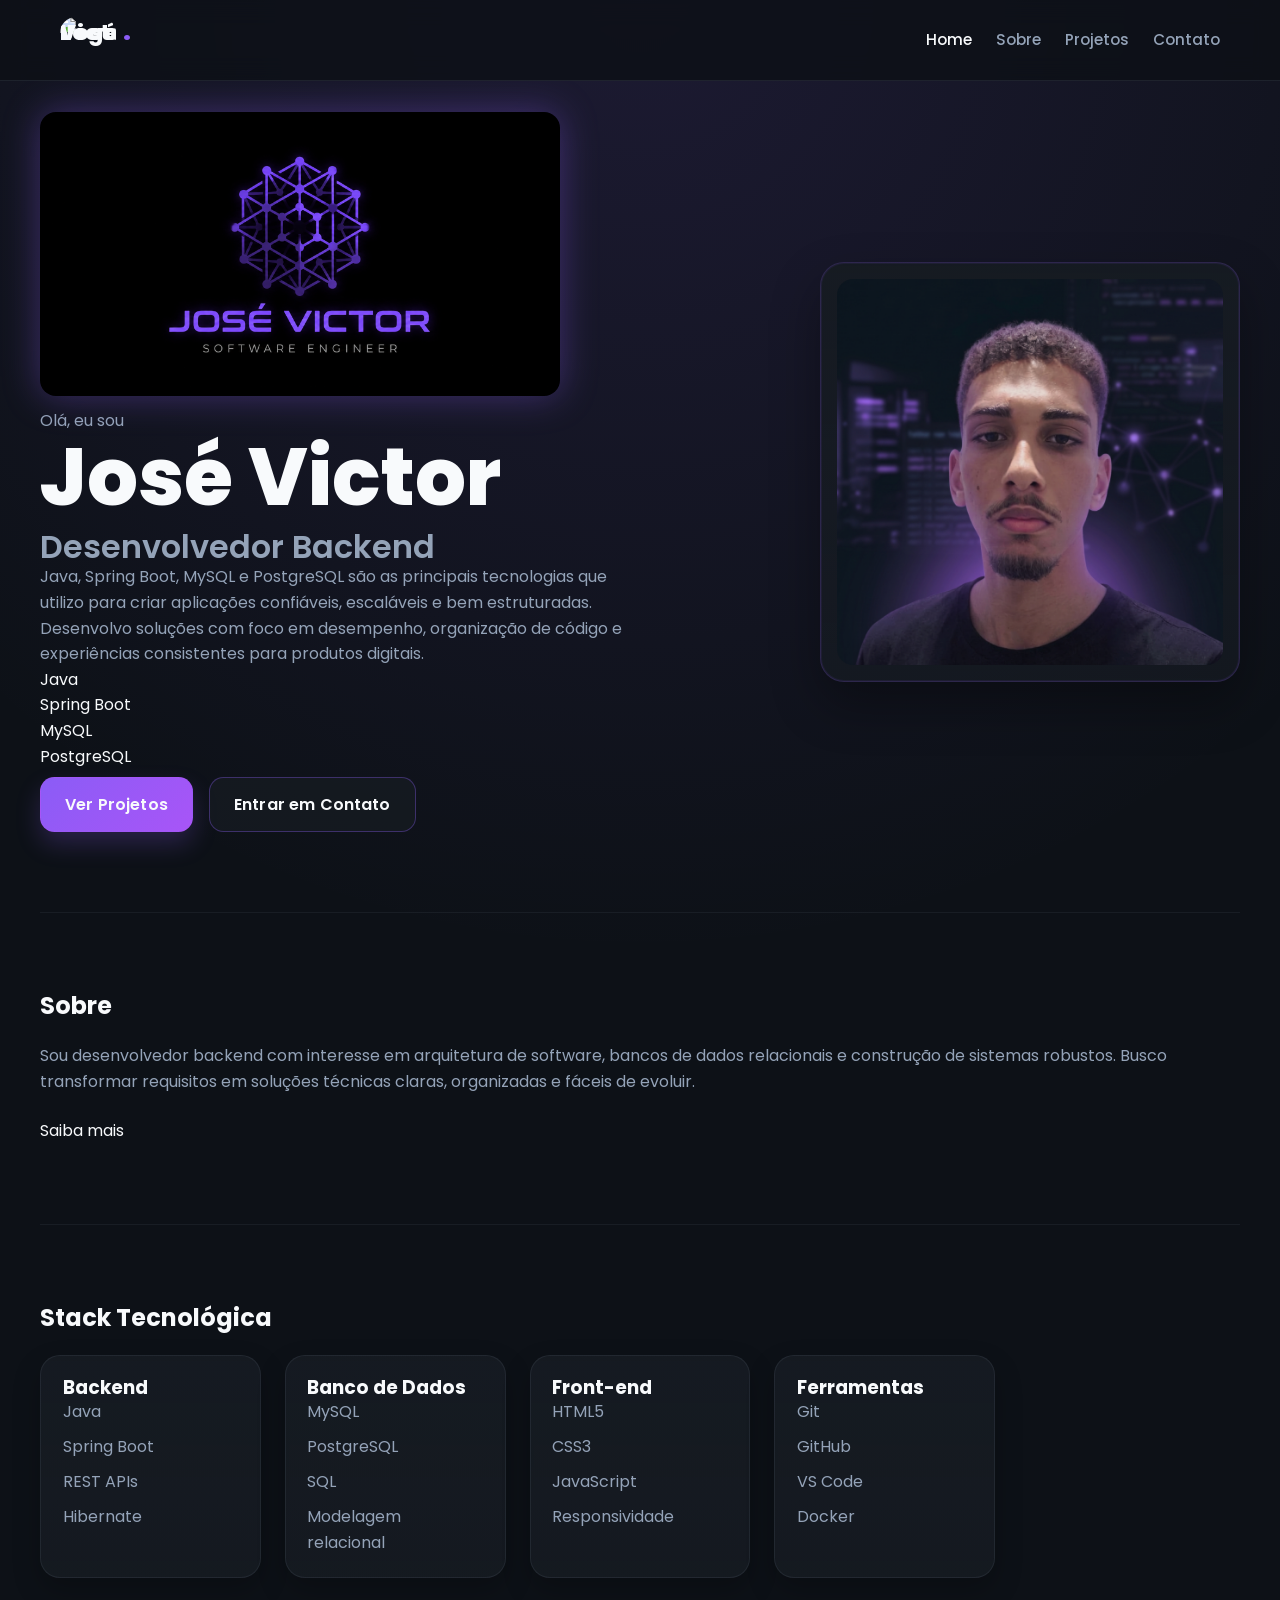
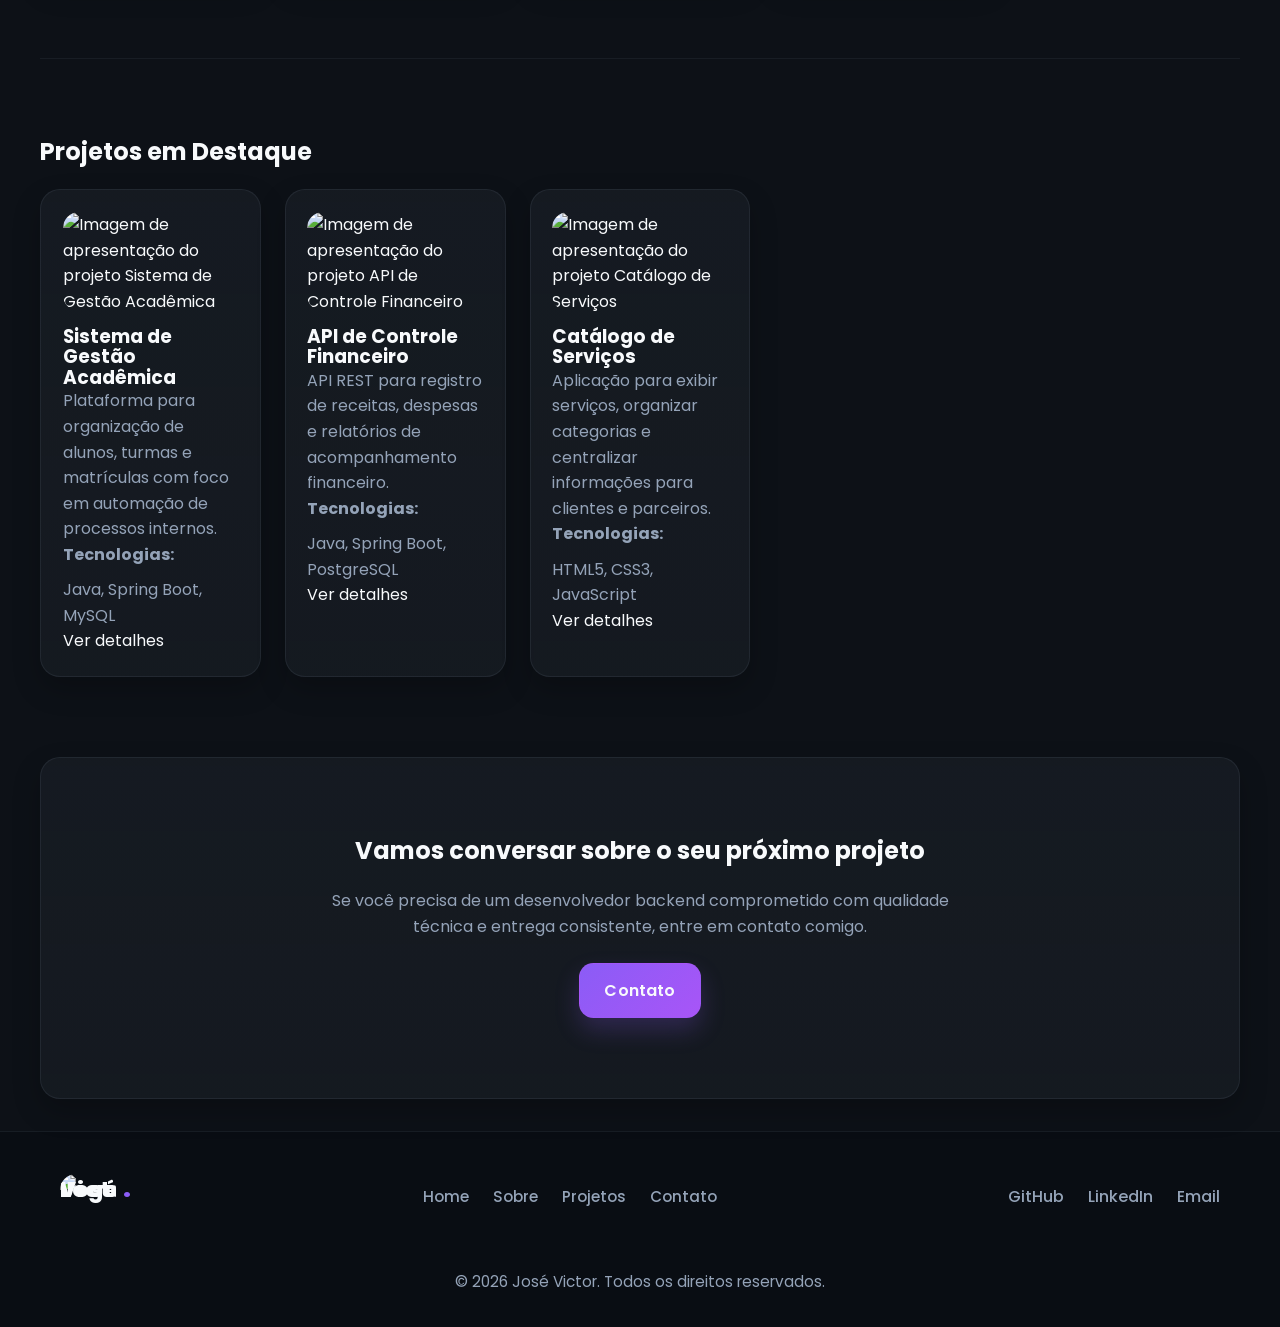
==== index.html @ 3a34405b "feat: update portfolio contact links and info" ====
<!DOCTYPE html>
<html lang="pt-BR">
<head>
	<meta charset="UTF-8">
	<meta name="viewport" content="width=device-width, initial-scale=1.0">
	<meta name="description" content="Portfólio profissional de José Victor, desenvolvedor backend especializado em Java, Spring Boot e bancos de dados relacionais.">
	<meta name="author" content="José Victor">
	<title>José Victor | Desenvolvedor Backend</title>
	<link rel="preconnect" href="https://fonts.googleapis.com">
	<link rel="preconnect" href="https://fonts.gstatic.com" crossorigin>
	<link href="https://fonts.googleapis.com/css2?family=Poppins:wght@400;500;600;700;800&display=swap" rel="stylesheet">
	<link rel="stylesheet" href="css/style.css">
	<link rel="stylesheet" href="css/responsive.css">
	<link rel="stylesheet" href="css/animations.css">
</head>
<body>
	<!-- Header -->
	<header class="header">
		<div class="container header-content">
			<div class="logo">
				<a class="logo-link" href="index.html" aria-label="Ir para a página inicial de José Victor">
					<img src="img/logo.png" alt="Logo José Victor" width="56" height="56">
				</a>
			</div>

			<nav aria-label="Navegação principal">
				<ul class="nav-list">
					<li><a class="nav-link" href="index.html" aria-current="page">Home</a></li>
					<li><a class="nav-link" href="about.html">Sobre</a></li>
					<li><a class="nav-link" href="projects.html">Projetos</a></li>
					<li><a class="nav-link" href="contact.html">Contato</a></li>
				</ul>
			</nav>
		</div>
	</header>

	<!-- Main -->
	<main>
		<!-- Seção Hero -->
		<section id="home" class="hero" aria-labelledby="hero-title">
			<div class="hero-content">
				<div class="hero-text">
				<img class="hero-brand" src="img/software-engineer.png" alt="Logo com nome e função de José Victor" width="520" height="180">
				<p>Olá, eu sou</p>
				<h1 id="hero-title">José Victor</h1>
				<h2>Desenvolvedor Backend</h2>

				<p>Java, Spring Boot, MySQL e PostgreSQL são as principais tecnologias que utilizo para criar aplicações confiáveis, escaláveis e bem estruturadas.</p>

				<p>Desenvolvo soluções com foco em desempenho, organização de código e experiências consistentes para produtos digitais.</p>

				<ul aria-label="Tecnologias principais">
					<li>Java</li>
					<li>Spring Boot</li>
					<li>MySQL</li>
					<li>PostgreSQL</li>
				</ul>

				<div class="hero-buttons">
					<a class="btn btn-primary" href="projects.html">Ver Projetos</a>
					<a class="btn btn-outline" href="contact.html">Entrar em Contato</a>
				</div>
				</div>
			</div>

			<figure class="hero-media">
				<img src="img/perfil.png" alt="Foto de perfil de José Victor" width="400" height="400">
			</figure>
		</section>

		<!-- Seção Sobre -->
		<section id="sobre" aria-labelledby="sobre-title">
			<h2 id="sobre-title">Sobre</h2>
			<p>Sou desenvolvedor backend com interesse em arquitetura de software, bancos de dados relacionais e construção de sistemas robustos. Busco transformar requisitos em soluções técnicas claras, organizadas e fáceis de evoluir.</p>
			<a href="about.html">Saiba mais</a>
		</section>

		<!-- Seção Stack Tecnológica -->
		<section id="stack" aria-labelledby="stack-title">
			<h2 id="stack-title">Stack Tecnológica</h2>

			<article aria-labelledby="backend-title">
				<h3 id="backend-title">Backend</h3>
				<ul>
					<li>Java</li>
					<li>Spring Boot</li>
					<li>REST APIs</li>
					<li>Hibernate</li>
				</ul>
			</article>

			<article aria-labelledby="database-title">
				<h3 id="database-title">Banco de Dados</h3>
				<ul>
					<li>MySQL</li>
					<li>PostgreSQL</li>
					<li>SQL</li>
					<li>Modelagem relacional</li>
				</ul>
			</article>

			<article aria-labelledby="frontend-title">
				<h3 id="frontend-title">Front-end</h3>
				<ul>
					<li>HTML5</li>
					<li>CSS3</li>
					<li>JavaScript</li>
					<li>Responsividade</li>
				</ul>
			</article>

			<article aria-labelledby="tools-title">
				<h3 id="tools-title">Ferramentas</h3>
				<ul>
					<li>Git</li>
					<li>GitHub</li>
					<li>VS Code</li>
					<li>Docker</li>
				</ul>
			</article>
		</section>

		<!-- Seção Projetos em Destaque -->
		<section id="projetos" aria-labelledby="projects-title">
			<h2 id="projects-title">Projetos em Destaque</h2>

			<article aria-labelledby="project-1-title">
				<img src="img/projeto-1.jpg" alt="Imagem de apresentação do projeto Sistema de Gestão Acadêmica" width="640" height="360">
				<h3 id="project-1-title">Sistema de Gestão Acadêmica</h3>
				<p>Plataforma para organização de alunos, turmas e matrículas com foco em automação de processos internos.</p>
				<p><strong>Tecnologias:</strong> Java, Spring Boot, MySQL</p>
				<a href="projects.html" aria-label="Ver detalhes do projeto Sistema de Gestão Acadêmica">Ver detalhes</a>
			</article>

			<article aria-labelledby="project-2-title">
				<img src="img/projeto-2.jpg" alt="Imagem de apresentação do projeto API de Controle Financeiro" width="640" height="360">
				<h3 id="project-2-title">API de Controle Financeiro</h3>
				<p>API REST para registro de receitas, despesas e relatórios de acompanhamento financeiro.</p>
				<p><strong>Tecnologias:</strong> Java, Spring Boot, PostgreSQL</p>
				<a href="projects.html" aria-label="Ver detalhes do projeto API de Controle Financeiro">Ver detalhes</a>
			</article>

			<article aria-labelledby="project-3-title">
				<img src="img/projeto-3.jpg" alt="Imagem de apresentação do projeto Catálogo de Serviços" width="640" height="360">
				<h3 id="project-3-title">Catálogo de Serviços</h3>
				<p>Aplicação para exibir serviços, organizar categorias e centralizar informações para clientes e parceiros.</p>
				<p><strong>Tecnologias:</strong> HTML5, CSS3, JavaScript</p>
				<a href="projects.html" aria-label="Ver detalhes do projeto Catálogo de Serviços">Ver detalhes</a>
			</article>
		</section>

		<!-- Seção Call To Action -->
		<section id="cta" aria-labelledby="cta-title">
			<h2 id="cta-title">Vamos conversar sobre o seu próximo projeto</h2>
			<p>Se você precisa de um desenvolvedor backend comprometido com qualidade técnica e entrega consistente, entre em contato comigo.</p>
			<a class="btn btn-primary" href="contact.html">Contato</a>
		</section>
	</main>

	<!-- Footer -->
	<footer class="footer">
		<div class="container footer-content">
		<div class="logo">
			<a class="logo-link" href="index.html" aria-label="Ir para a página inicial de José Victor">
				<img src="img/logo.png" alt="Logo José Victor" width="56" height="56">
			</a>
		</div>

		<nav aria-label="Navegação rápida">
			<ul class="nav-list">
				<li><a class="nav-link" href="index.html">Home</a></li>
				<li><a class="nav-link" href="about.html">Sobre</a></li>
				<li><a class="nav-link" href="projects.html">Projetos</a></li>
				<li><a class="nav-link" href="contact.html">Contato</a></li>
			</ul>
		</nav>

		<nav aria-label="Redes sociais e contato">
			<ul class="nav-list">
				<li><a href="https://github.com/JoseV-001" target="_blank" rel="noopener noreferrer" aria-label="Acessar o GitHub de José Victor">GitHub</a></li>
				<li><a href="https://www.linkedin.com/in/jos%C3%A9-victor-460175269/" target="_blank" rel="noopener noreferrer" aria-label="Acessar o LinkedIn de José Victor">LinkedIn</a></li>
				<li><a href="mailto:victojose46@gmail.com" aria-label="Enviar um email para José Victor">Email</a></li>
			</ul>
		</nav>

		<p>&copy; 2026 José Victor. Todos os direitos reservados.</p>
		</div>
	</footer>

	<script defer src="js/effects.js"></script>
</body>
</html>
---- css/style.css ----
@import url('https://fonts.googleapis.com/css2?family=Poppins:wght@400;500;600;700;800&display=swap');

/* ========================================================================== 
   1. VARIÁVEIS E RESET
   ========================================================================== */

:root {
    /* Paleta de Cores */
    --bg-primary: #0D1117;
    --bg-secondary: #161B22;
    --color-primary: #8B5CF6;
    --color-accent: #A855F7;
    --text-primary: #F8FAFC;
    --text-secondary: #94A3B8;

    /* Fontes e Tamanhos */
    --font-main: 'Poppins', sans-serif;
    
    /* Transições */
    --transition-smooth: all 0.3s ease;
}

* {
    margin: 0;
    padding: 0;
    box-sizing: border-box;
}

html {
    scroll-behavior: smooth;
}

body {
    background-color: var(--bg-primary);
    color: var(--text-primary);
    font-family: var(--font-main);
    line-height: 1.6;
    overflow-x: hidden;
}

ul {
    list-style: none;
}

a {
    text-decoration: none;
    color: inherit;
    transition: var(--transition-smooth);
}

.container {
    max-width: 1200px;
    margin: 0 auto;
    padding: 0 20px;
}

/* ==========================================================================
   2. COMPONENTES GERAIS (Botões, Títulos)
   ========================================================================== */

.btn {
    display: inline-block;
    padding: 12px 28px;
    border-radius: 8px;
    font-weight: 500;
    cursor: pointer;
    transition: var(--transition-smooth);
}

.btn-primary {
    background-color: var(--color-primary);
    color: var(--text-primary);
    border: 2px solid var(--color-primary);
}

.btn-primary:hover {
    background-color: var(--color-accent);
    border-color: var(--color-accent);
    transform: translateY(-2px);
    box-shadow: 0 4px 15px rgba(139, 92, 246, 0.4);
}

.btn-outline {
    background-color: transparent;
    color: var(--color-primary);
    border: 2px solid var(--color-primary);
}

.btn-outline:hover {
    background-color: rgba(139, 92, 246, 0.1);
    transform: translateY(-2px);
}

/* ==========================================================================
   3. HEADER E NAVEGAÇÃO (Glassmorphism)
   ========================================================================== */

.header {
    position: fixed;
    top: 0;
    width: 100%;
    background: rgba(13, 17, 23, 0.8);
    backdrop-filter: blur(10px);
    -webkit-backdrop-filter: blur(10px);
    border-bottom: 1px solid rgba(255, 255, 255, 0.05);
    z-index: 1000;
}

.header-content {
    display: flex;
    justify-content: space-between;
    align-items: center;
    height: 80px;
}

.logo {
    font-size: 1.8rem;
    font-weight: 700;
    color: var(--text-primary);
    letter-spacing: 1px;
}

.logo::after {
    content: '.';
    color: var(--color-primary);
}

.nav-list {
    display: flex;
    gap: 2rem;
    align-items: center;
}

.nav-link {
    font-weight: 500;
    font-size: 0.95rem;
}

.nav-link:hover {
    color: var(--color-primary);
}

/* ==========================================================================
   4. HERO SECTION
   ========================================================================== */

.hero {
    min-height: 100vh;
    display: flex;
    align-items: center;
    padding-top: 80px; /* Compensa o header fixo */
}

.hero-content {
    display: grid;
    grid-template-columns: 1fr 1fr;
    gap: 2rem;
    align-items: center;
}

.saudacao {
    color: var(--color-primary);
    font-weight: 500;
    font-size: 1.2rem;
    display: block;
    margin-bottom: 0.5rem;
}

.hero-text h1 {
    font-size: 4rem;
    font-weight: 700;
    line-height: 1.1;
    margin-bottom: 0.5rem;
}

.cargo {
    font-size: 2rem;
    color: var(--text-secondary);
    font-weight: 600;
    margin-bottom: 1.5rem;
}

.descricao {
    color: var(--text-secondary);
    font-size: 1.1rem;
    margin-bottom: 2rem;
    max-width: 90%;
}

.hero-buttons {
    display: flex;
    gap: 1rem;
}

/* Placeholder temporário para a imagem na direita */
.image-placeholder {
    width: 100%;
    aspect-ratio: 1/1;
    background: linear-gradient(135deg, var(--bg-secondary), rgba(139, 92, 246, 0.1));
    border-radius: 20px;
    border: 1px solid rgba(139, 92, 246, 0.2);
    box-shadow: 0 0 30px rgba(139, 92, 246, 0.1);
}

/* ========================================================================== 
   5. ALINHAMENTO COM O HTML ATUAL
   ========================================================================== */

body {
    background:
        radial-gradient(circle at top, rgba(139, 92, 246, 0.12), transparent 32%),
        var(--bg-primary);
}

main {
    padding-top: 80px;
}

header,
.header {
    position: fixed;
    top: 0;
    left: 0;
    width: 100%;
    z-index: 1000;
    background: rgba(13, 17, 23, 0.82);
    backdrop-filter: blur(12px);
    -webkit-backdrop-filter: blur(12px);
    border-bottom: 1px solid rgba(148, 163, 184, 0.12);
}

header .container,
.header-content,
.footer-content {
    display: flex;
    align-items: center;
    justify-content: space-between;
    gap: 1.5rem;
    min-height: 80px;
}

header .logo a,
footer .logo a,
.logo a {
    font-size: 1.35rem;
    font-weight: 800;
    letter-spacing: 0.04em;
    color: var(--text-primary);
}

.logo-link {
    display: inline-flex;
    align-items: center;
    justify-content: center;
}

.logo-link img,
.hero-brand {
    display: block;
    max-width: 100%;
}

.logo-link img {
    width: 56px;
    height: 56px;
    object-fit: contain;
}

.hero-brand {
    width: min(100%, 520px);
    height: auto;
    object-fit: contain;
    margin-bottom: 0.75rem;
    filter: drop-shadow(0 0 18px rgba(139, 92, 246, 0.35));
}

header nav ul,
footer nav ul,
.nav-list {
    display: flex;
    align-items: center;
    gap: 1.5rem;
    flex-wrap: wrap;
}

header nav a,
footer nav a,
.nav-link {
    color: var(--text-secondary);
    font-weight: 500;
}

header nav a:hover,
footer nav a:hover,
.nav-link:hover,
header nav a[aria-current="page"],
footer nav a[aria-current="page"] {
    color: var(--text-primary);
}

main > section {
    width: min(1200px, calc(100% - 40px));
    margin: 0 auto;
    padding: 5rem 0;
}

main > section + section {
    border-top: 1px solid rgba(148, 163, 184, 0.08);
}

main h1,
main h2,
main h3 {
    line-height: 1.1;
}

main p {
    color: var(--text-secondary);
}

.hero,
#home {
    min-height: calc(100vh - 80px);
    display: grid;
    grid-template-columns: minmax(0, 1.05fr) minmax(280px, 0.95fr);
    align-items: center;
    gap: 3rem;
    padding-top: 2rem;
}

.hero-content,
#home > div:first-child {
    display: flex;
    flex-direction: column;
    gap: 1rem;
}

.about-content {
    display: flex;
    flex-direction: column;
    gap: 1rem;
}

.hero-text h1,
#home h1 {
    font-size: clamp(2.8rem, 7vw, 5rem);
    font-weight: 800;
}

.hero-text h2,
#home h2 {
    font-size: clamp(1.4rem, 3vw, 2rem);
    color: var(--text-secondary);
    font-weight: 600;
}

.hero-text p,
#home p,
#about-title + p,
#contact-title + p,
#projects-page-title + p,
#cta p {
    max-width: 65ch;
}

.about-content p {
    max-width: 65ch;
}

.hero-buttons {
    display: flex;
    gap: 1rem;
    flex-wrap: wrap;
    margin-top: 0.5rem;
}

.btn,
#cta a,
.project-card__actions a,
form button {
    display: inline-flex;
    align-items: center;
    justify-content: center;
    min-height: 48px;
    padding: 0.85rem 1.5rem;
    border-radius: 0.9rem;
    font-weight: 600;
    letter-spacing: 0.01em;
    transition: var(--transition-smooth);
}

.btn-primary,
#cta a,
form button,
.project-card__actions a:first-child {
    background: linear-gradient(135deg, var(--color-primary), var(--color-accent));
    color: var(--text-primary);
    border: 1px solid rgba(168, 85, 247, 0.45);
    box-shadow: 0 12px 24px rgba(139, 92, 246, 0.22);
}

.btn-outline,
.project-card__actions a:last-child {
    background: rgba(22, 27, 34, 0.78);
    color: var(--text-primary);
    border: 1px solid rgba(139, 92, 246, 0.35);
}

.btn:hover,
#cta a:hover,
.project-card__actions a:hover,
form button:hover {
    transform: translateY(-3px);
    box-shadow: 0 18px 30px rgba(139, 92, 246, 0.28);
}

.hero-media,
#home figure,
figure {
    margin: 0;
}

.hero-media,
#home figure {
    justify-self: end;
    width: min(100%, 420px);
    aspect-ratio: 1 / 1;
    padding: 1rem;
    border-radius: 1.5rem;
    background: linear-gradient(180deg, rgba(22, 27, 34, 0.96), rgba(22, 27, 34, 0.72));
    border: 1px solid rgba(139, 92, 246, 0.2);
    box-shadow: 0 22px 50px rgba(0, 0, 0, 0.32), 0 0 0 1px rgba(139, 92, 246, 0.08) inset;
}

.hero-media img,
#home figure img,
img {
    width: 100%;
    height: auto;
    display: block;
    border-radius: 1rem;
}

.hero-media img {
    object-fit: cover;
    aspect-ratio: 1 / 1;
    border-radius: 1.05rem;
}

.hero-media figcaption,
#home figcaption,
figcaption {
    margin-top: 0.85rem;
    font-size: 0.9rem;
    color: var(--text-secondary);
}

.logo a,
.logo-link {
    line-height: 0;
}

#sobre,
#cta,
section[aria-labelledby="contact-title"],
section[aria-labelledby="projects-page-title"],
section[aria-labelledby="about-title"],
section[aria-labelledby="journey-title"],
section[aria-labelledby="experience-title"],
section[aria-labelledby="education-title"],
section[aria-labelledby="goals-title"],
section[aria-labelledby="featured-projects-title"],
section[aria-labelledby="contact-info-title"],
section[aria-labelledby="form-title"] {
    display: grid;
    gap: 1.5rem;
}

#stack,
#projetos,
.projects-grid,
.education-grid {
    display: grid;
    gap: 1.5rem;
}

#stack,
#projetos {
    grid-template-columns: repeat(auto-fit, minmax(220px, 1fr));
}

#stack > h2,
#projetos > h2,
.projects-grid > h2,
.education-grid > h2 {
    grid-column: 1 / -1;
}

#stack > article,
#projetos > article,
.project-card,
.education-grid article,
#journey-title + ol > li article,
form,
#cta {
    background: linear-gradient(180deg, rgba(22, 27, 34, 0.96), rgba(22, 27, 34, 0.88));
    border: 1px solid rgba(148, 163, 184, 0.1);
    border-radius: 1.25rem;
    box-shadow: 0 12px 28px rgba(0, 0, 0, 0.22);
}

#stack > article,
#projetos > article,
.project-card,
.education-grid article,
#journey-title + ol > li article {
    padding: 1.35rem;
}

#stack > article:hover,
#projetos > article:hover,
.project-card:hover,
.education-grid article:hover,
#journey-title + ol > li article:hover {
    transform: translateY(-4px);
    border-color: rgba(139, 92, 246, 0.28);
    box-shadow: 0 18px 36px rgba(0, 0, 0, 0.28);
}

#stack > article ul,
#projetos > article p:last-of-type,
.project-card__content ul,
section[aria-labelledby="contact-info-title"] ul,
footer ul {
    display: grid;
    gap: 0.6rem;
}

#stack > article ul li,
.project-card__content ul li,
section[aria-labelledby="contact-info-title"] li {
    color: var(--text-secondary);
}

#projetos > article img,
.project-card__media img {
    margin-bottom: 1rem;
}

.projects-grid {
    grid-template-columns: repeat(auto-fit, minmax(280px, 1fr));
}

.project-card {
    display: flex;
    flex-direction: column;
    gap: 1rem;
}

.project-card__content {
    display: flex;
    flex-direction: column;
    gap: 1rem;
}

.project-card__actions {
    display: flex;
    gap: 0.85rem;
    flex-wrap: wrap;
}

.education-grid {
    grid-template-columns: repeat(auto-fit, minmax(220px, 1fr));
}

#journey-title + ol {
    display: grid;
    gap: 1rem;
    padding-left: 0;
    counter-reset: journey;
}

#journey-title + ol > li {
    list-style: none;
}

#journey-title + ol > li article h3::before {
    counter-increment: journey;
    content: counter(journey, decimal-leading-zero) " ";
    color: var(--color-primary);
}

form {
    padding: 1.5rem;
    display: grid;
    gap: 1.1rem;
}

form > div {
    display: grid;
    gap: 0.45rem;
}

label {
    font-weight: 600;
    color: var(--text-primary);
}

input,
textarea {
    width: 100%;
    padding: 0.95rem 1rem;
    border-radius: 0.85rem;
    border: 1px solid rgba(148, 163, 184, 0.18);
    background: rgba(13, 17, 23, 0.72);
    color: var(--text-primary);
    font: inherit;
    transition: var(--transition-smooth);
}

input:focus,
textarea:focus {
    outline: none;
    border-color: rgba(139, 92, 246, 0.65);
    box-shadow: 0 0 0 4px rgba(139, 92, 246, 0.12);
}

form p,
#contact-info-title + ul li,
footer p {
    color: var(--text-secondary);
    font-size: 0.96rem;
}

#cta {
    text-align: center;
    justify-items: center;
}

footer,
.footer {
    margin-top: 2rem;
    border-top: 1px solid rgba(148, 163, 184, 0.1);
    background: rgba(9, 13, 20, 0.94);
}

footer {
    padding: 2rem 20px;
}

footer .container,
.footer-content {
    flex-wrap: wrap;
}

footer p {
    width: 100%;
    text-align: center;
    padding-top: 1rem;
}

.contact-form .form-field p,
#form-status {
    font-size: 0.92rem;
}

.contact-form .form-field p,
.contact-form #form-status {
    min-height: 1.25rem;
}

.contact-form .form-field p {
    color: var(--text-secondary);
}

.contact-form .form-field p.is-error,
.contact-form .form-field input[aria-invalid="true"] + p,
.contact-form .form-field textarea[aria-invalid="true"] + p {
    color: #fca5a5;
}

.contact-form #form-status.is-success {
    color: #86efac;
}

.contact-form #form-status.is-error {
    color: #fda4af;
}
---- css/responsive.css ----
/* ========================================================================== 
   RESPONSIVIDADE
   ========================================================================== */

@media (max-width: 992px) {
	.hero,
	#home {
		grid-template-columns: 1fr;
	}

	.hero-media,
	#home figure {
		justify-self: start;
		width: min(100%, 360px);
	}
}

@media (max-width: 768px) {
	main {
		padding-top: 72px;
	}

	header .container,
	.header-content,
	.footer-content,
	footer .container {
		flex-direction: column;
		justify-content: center;
		padding: 1rem 0;
	}

	header nav ul,
	footer nav ul,
	.nav-list,
	.hero-buttons,
	.project-card__actions {
		justify-content: center;
	}

	main > section {
		width: min(100%, calc(100% - 24px));
		padding: 3.5rem 0;
	}

	.projects-grid,
	.education-grid,
	#stack,
	#projetos {
		grid-template-columns: 1fr;
	}
}
---- css/animations.css ----
/* ========================================================================== 
   ANIMAÇÕES E EFEITOS INTERATIVOS
   ========================================================================== */

.reveal {
	opacity: 0;
	transform: translateY(18px);
	transition: opacity 0.7s ease, transform 0.7s ease;
}

.reveal.is-visible {
	opacity: 1;
	transform: translateY(0);
}

.btn,
#cta a,
.project-card__actions a,
form button,
.nav-link,
.logo-link img,
.hero-media,
.project-card,
.education-grid article,
#journey-title + ol > li article {
	transition: transform 0.3s ease, box-shadow 0.3s ease, border-color 0.3s ease, color 0.3s ease, filter 0.3s ease;
}

@keyframes glowPulse {
	0%,
	100% {
		box-shadow: 0 0 0 rgba(139, 92, 246, 0.12);
		filter: drop-shadow(0 0 0 rgba(139, 92, 246, 0.14));
	}

	50% {
		box-shadow: 0 0 24px rgba(139, 92, 246, 0.2);
		filter: drop-shadow(0 0 18px rgba(168, 85, 247, 0.32));
	}
}

@keyframes floatSoft {
	0%,
	100% {
		transform: translateY(0);
	}

	50% {
		transform: translateY(-6px);
	}
}

.hero-brand {
	animation: floatSoft 7s ease-in-out infinite;
}

.hero-media {
	animation: glowPulse 5.5s ease-in-out infinite;
}

.logo-link:hover img {
	transform: scale(1.05);
	filter: drop-shadow(0 0 18px rgba(139, 92, 246, 0.35));
}

.btn:hover,
#cta a:hover,
.project-card__actions a:hover,
form button:hover,
.project-card:hover,
.education-grid article:hover,
#journey-title + ol > li article:hover {
	transform: translateY(-3px);
}

.nav-link:hover {
	text-shadow: 0 0 12px rgba(139, 92, 246, 0.25);
}
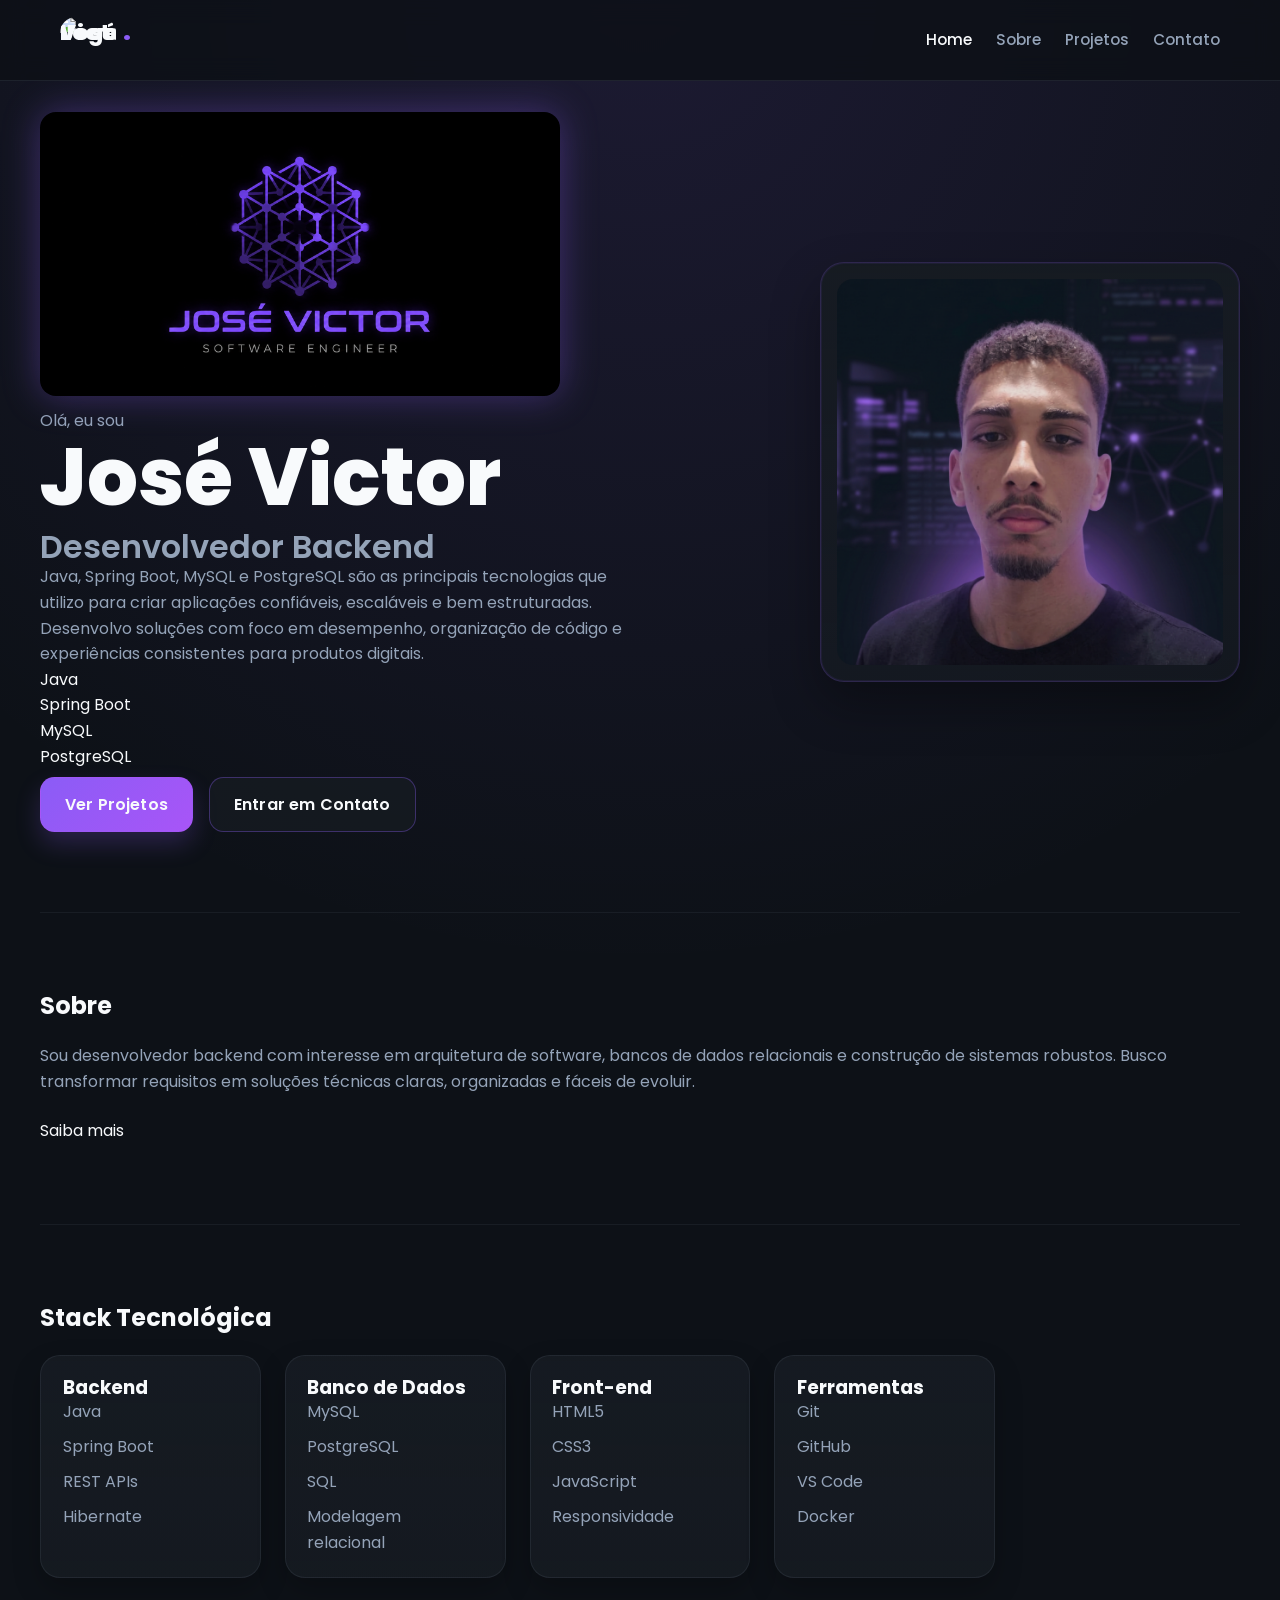
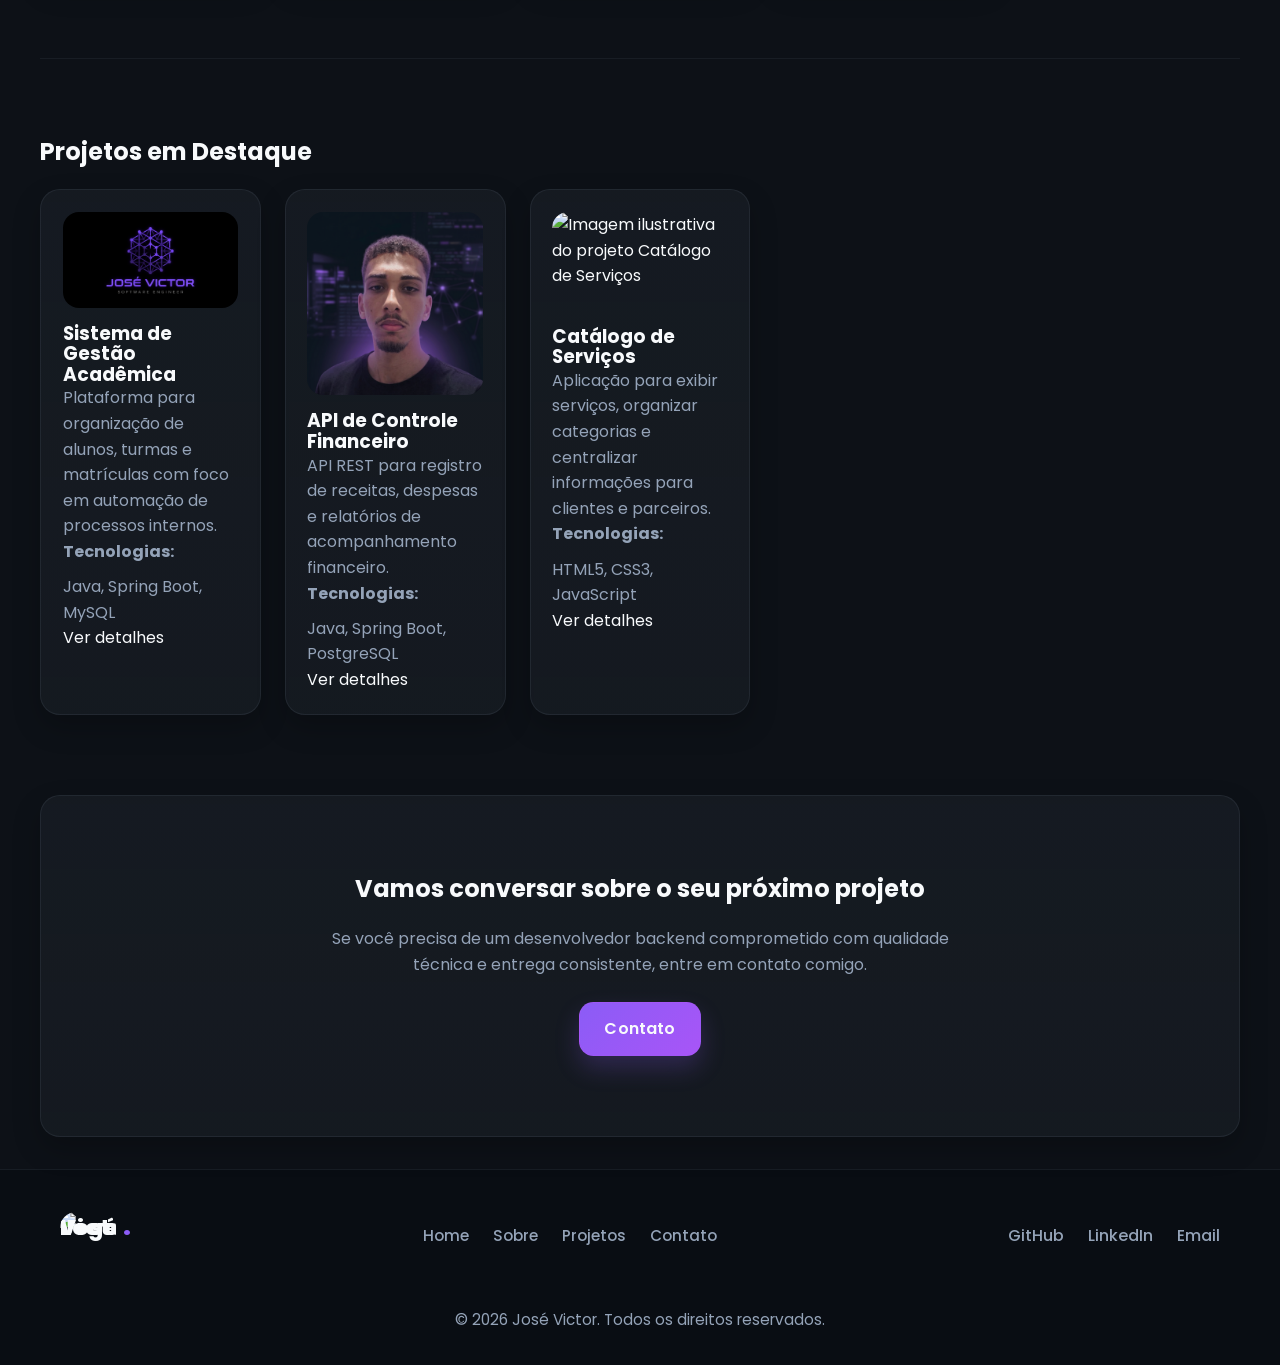
==== commit 8dd51f67: "fix: resolve broken images and links" ====
--- a/index.html
+++ b/index.html
@@ -125,7 +125,7 @@
 			<h2 id="projects-title">Projetos em Destaque</h2>
 
 			<article aria-labelledby="project-1-title">
-				<img src="img/projeto-1.jpg" alt="Imagem de apresentação do projeto Sistema de Gestão Acadêmica" width="640" height="360">
+				<img src="img/software-engineer.png" alt="Imagem ilustrativa do projeto Sistema de Gestão Acadêmica" width="640" height="360">
 				<h3 id="project-1-title">Sistema de Gestão Acadêmica</h3>
 				<p>Plataforma para organização de alunos, turmas e matrículas com foco em automação de processos internos.</p>
 				<p><strong>Tecnologias:</strong> Java, Spring Boot, MySQL</p>
@@ -133,7 +133,7 @@
 			</article>
 
 			<article aria-labelledby="project-2-title">
-				<img src="img/projeto-2.jpg" alt="Imagem de apresentação do projeto API de Controle Financeiro" width="640" height="360">
+				<img src="img/perfil.png" alt="Imagem ilustrativa do projeto API de Controle Financeiro" width="640" height="360">
 				<h3 id="project-2-title">API de Controle Financeiro</h3>
 				<p>API REST para registro de receitas, despesas e relatórios de acompanhamento financeiro.</p>
 				<p><strong>Tecnologias:</strong> Java, Spring Boot, PostgreSQL</p>
@@ -141,7 +141,7 @@
 			</article>
 
 			<article aria-labelledby="project-3-title">
-				<img src="img/projeto-3.jpg" alt="Imagem de apresentação do projeto Catálogo de Serviços" width="640" height="360">
+				<img src="img/logo.png" alt="Imagem ilustrativa do projeto Catálogo de Serviços" width="640" height="360">
 				<h3 id="project-3-title">Catálogo de Serviços</h3>
 				<p>Aplicação para exibir serviços, organizar categorias e centralizar informações para clientes e parceiros.</p>
 				<p><strong>Tecnologias:</strong> HTML5, CSS3, JavaScript</p>
@@ -162,7 +162,7 @@
 		<div class="container footer-content">
 		<div class="logo">
 			<a class="logo-link" href="index.html" aria-label="Ir para a página inicial de José Victor">
-				<img src="img/logo.png" alt="Logo José Victor" width="56" height="56">
+					<img src="img/logo.png" alt="Logo José Victor" width="56" height="56">
 			</a>
 		</div>
 
@@ -188,5 +188,6 @@
 	</footer>
 
 	<script defer src="js/effects.js"></script>
+	<script defer src="js/main.js"></script>
 </body>
 </html>
--- a/css/style.css
+++ b/css/style.css
@@ -46,6 +46,14 @@
     text-decoration: none;
     color: inherit;
     transition: var(--transition-smooth);
+}
+
+a:focus-visible,
+button:focus-visible,
+input:focus-visible,
+textarea:focus-visible {
+    outline: 2px solid var(--color-primary);
+    outline-offset: 4px;
 }
 
 .container {
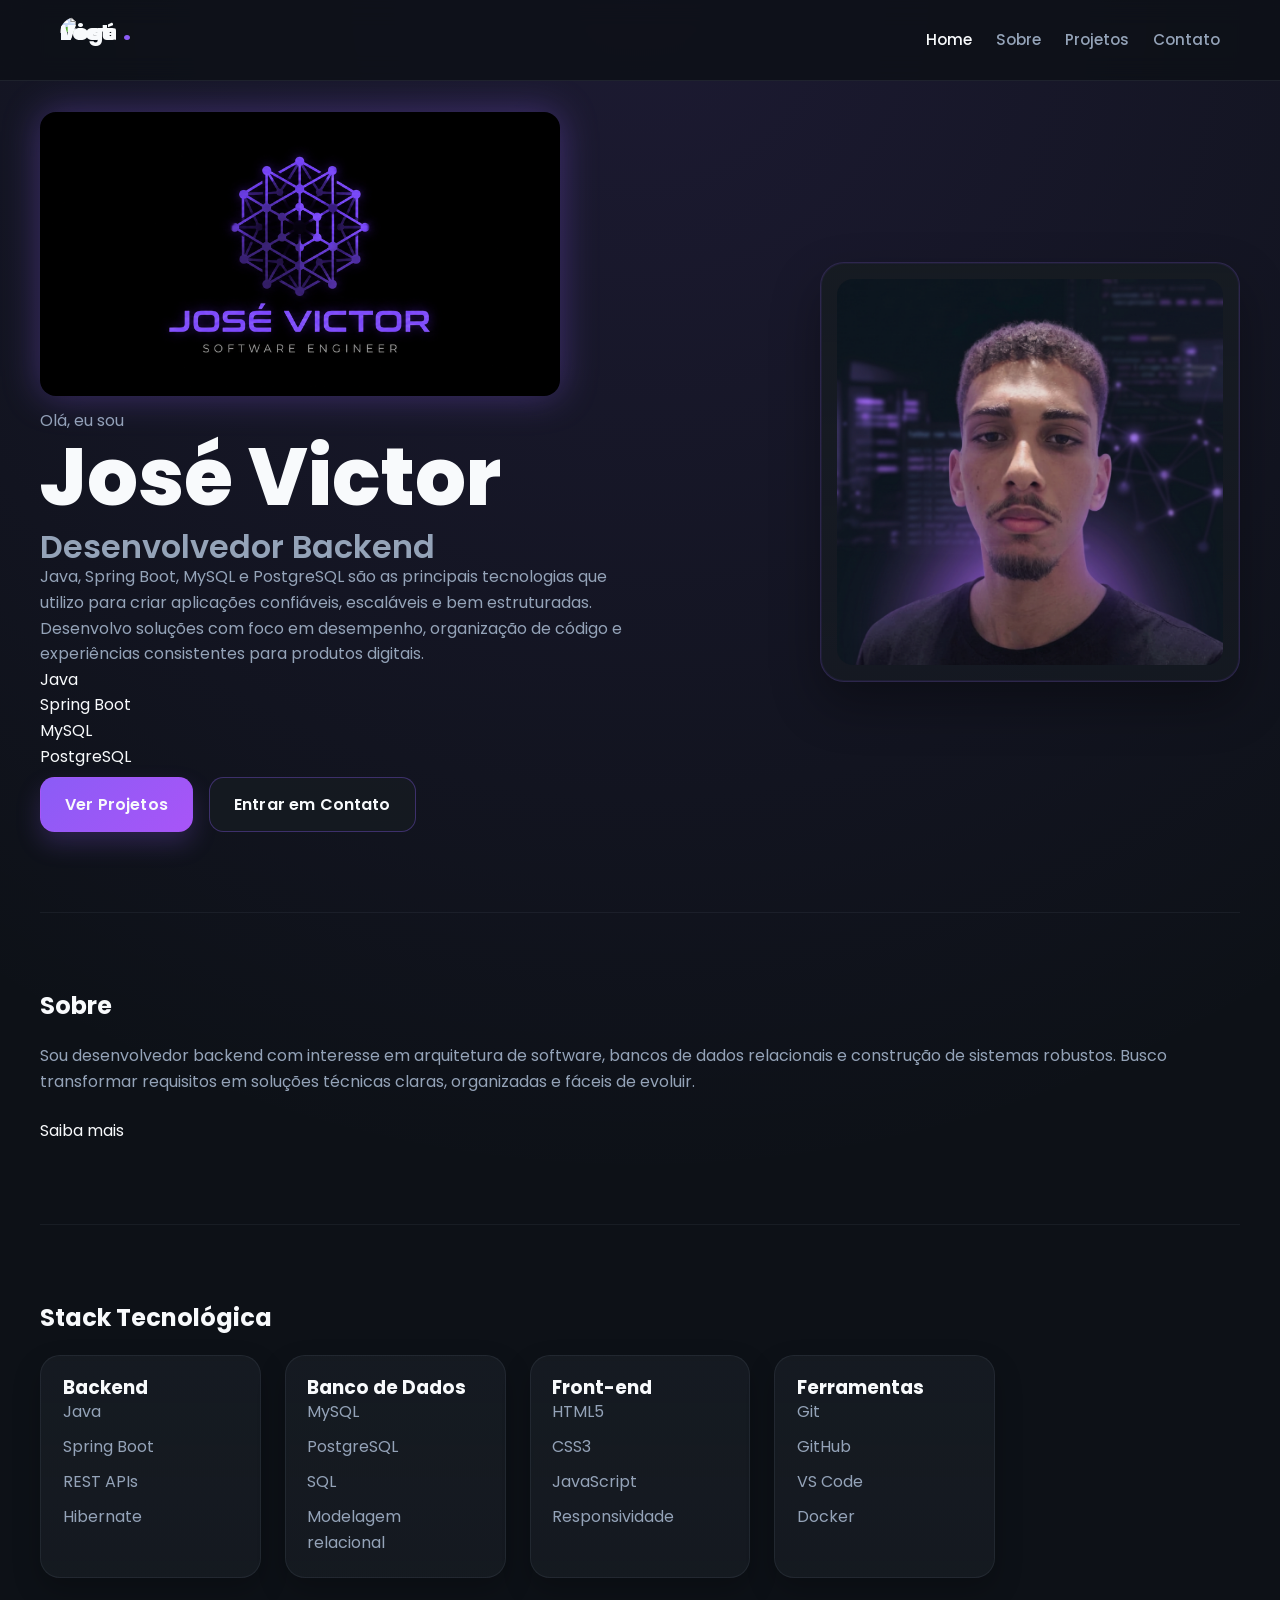
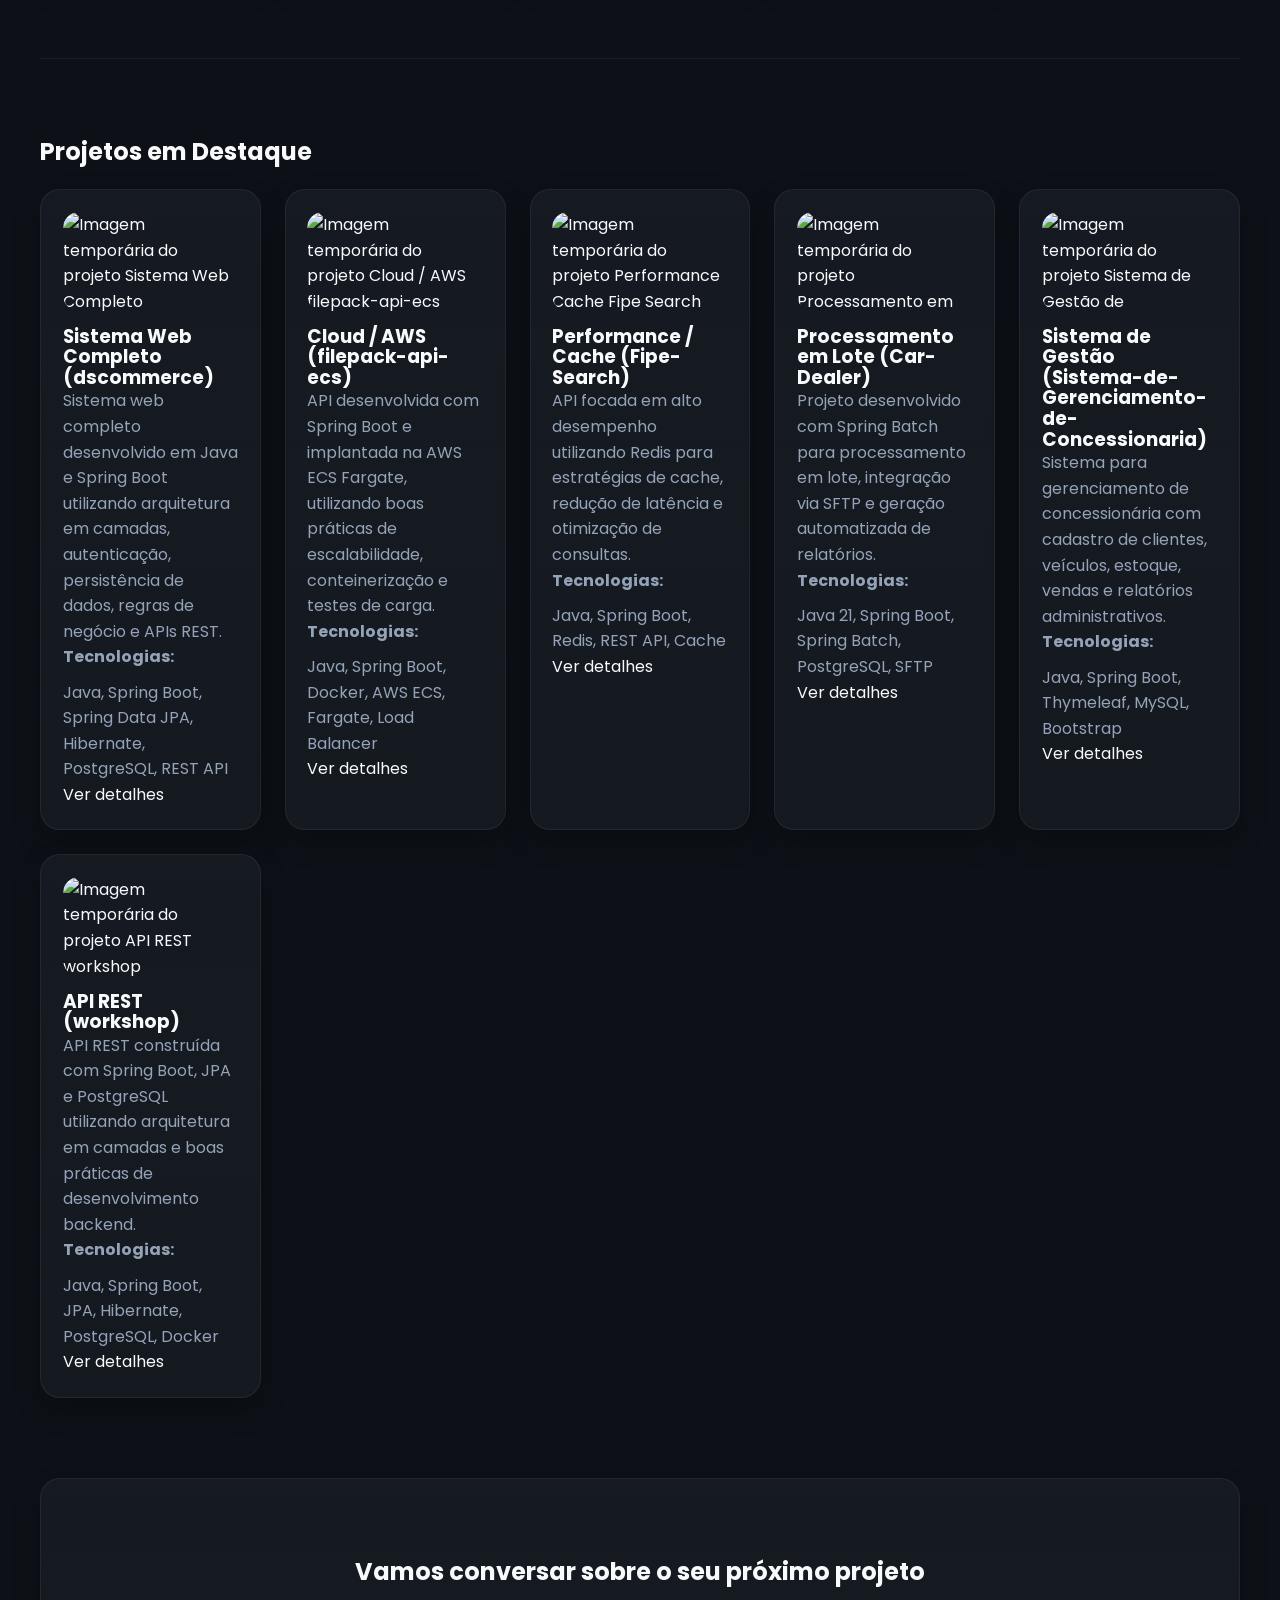
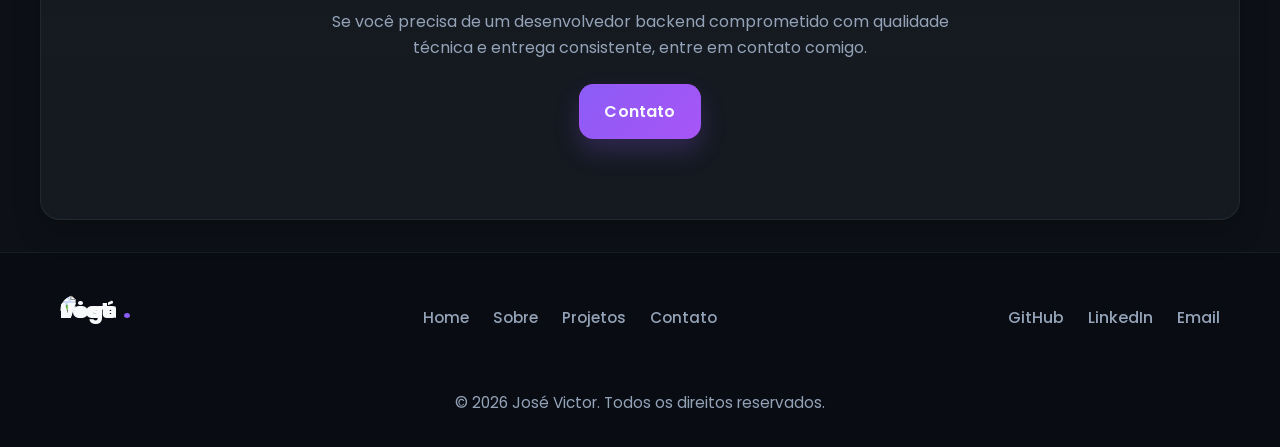
==== commit 3e354909: "feat: update portfolio projects showcase" ====
--- a/index.html
+++ b/index.html
@@ -125,27 +125,51 @@
 			<h2 id="projects-title">Projetos em Destaque</h2>
 
 			<article aria-labelledby="project-1-title">
-				<img src="img/software-engineer.png" alt="Imagem ilustrativa do projeto Sistema de Gestão Acadêmica" width="640" height="360">
-				<h3 id="project-1-title">Sistema de Gestão Acadêmica</h3>
-				<p>Plataforma para organização de alunos, turmas e matrículas com foco em automação de processos internos.</p>
-				<p><strong>Tecnologias:</strong> Java, Spring Boot, MySQL</p>
-				<a href="projects.html" aria-label="Ver detalhes do projeto Sistema de Gestão Acadêmica">Ver detalhes</a>
+				<img src="https://placehold.co/640x360/161B22/8B5CF6?text=dscommerce" alt="Imagem temporária do projeto Sistema Web Completo (dscommerce)" width="640" height="360">
+				<h3 id="project-1-title">Sistema Web Completo (dscommerce)</h3>
+				<p>Sistema web completo desenvolvido em Java e Spring Boot utilizando arquitetura em camadas, autenticação, persistência de dados, regras de negócio e APIs REST.</p>
+				<p><strong>Tecnologias:</strong> Java, Spring Boot, Spring Data JPA, Hibernate, PostgreSQL, REST API</p>
+				<a href="#" aria-label="Ver projeto Sistema Web Completo dscommerce">Ver detalhes</a>
 			</article>
 
 			<article aria-labelledby="project-2-title">
-				<img src="img/perfil.png" alt="Imagem ilustrativa do projeto API de Controle Financeiro" width="640" height="360">
-				<h3 id="project-2-title">API de Controle Financeiro</h3>
-				<p>API REST para registro de receitas, despesas e relatórios de acompanhamento financeiro.</p>
-				<p><strong>Tecnologias:</strong> Java, Spring Boot, PostgreSQL</p>
-				<a href="projects.html" aria-label="Ver detalhes do projeto API de Controle Financeiro">Ver detalhes</a>
+				<img src="https://placehold.co/640x360/161B22/A855F7?text=filepack-api-ecs" alt="Imagem temporária do projeto Cloud / AWS filepack-api-ecs" width="640" height="360">
+				<h3 id="project-2-title">Cloud / AWS (filepack-api-ecs)</h3>
+				<p>API desenvolvida com Spring Boot e implantada na AWS ECS Fargate, utilizando boas práticas de escalabilidade, conteinerização e testes de carga.</p>
+				<p><strong>Tecnologias:</strong> Java, Spring Boot, Docker, AWS ECS, Fargate, Load Balancer</p>
+				<a href="#" aria-label="Ver projeto Cloud AWS filepack api ecs">Ver detalhes</a>
 			</article>
 
 			<article aria-labelledby="project-3-title">
-				<img src="img/logo.png" alt="Imagem ilustrativa do projeto Catálogo de Serviços" width="640" height="360">
-				<h3 id="project-3-title">Catálogo de Serviços</h3>
-				<p>Aplicação para exibir serviços, organizar categorias e centralizar informações para clientes e parceiros.</p>
-				<p><strong>Tecnologias:</strong> HTML5, CSS3, JavaScript</p>
-				<a href="projects.html" aria-label="Ver detalhes do projeto Catálogo de Serviços">Ver detalhes</a>
+				<img src="https://placehold.co/640x360/161B22/8B5CF6?text=Fipe-Search" alt="Imagem temporária do projeto Performance Cache Fipe Search" width="640" height="360">
+				<h3 id="project-3-title">Performance / Cache (Fipe-Search)</h3>
+				<p>API focada em alto desempenho utilizando Redis para estratégias de cache, redução de latência e otimização de consultas.</p>
+				<p><strong>Tecnologias:</strong> Java, Spring Boot, Redis, REST API, Cache</p>
+				<a href="#" aria-label="Ver projeto Fipe Search">Ver detalhes</a>
+			</article>
+
+			<article aria-labelledby="project-4-title">
+				<img src="https://placehold.co/640x360/161B22/A855F7?text=Car-Dealer" alt="Imagem temporária do projeto Processamento em Lote Car Dealer" width="640" height="360">
+				<h3 id="project-4-title">Processamento em Lote (Car-Dealer)</h3>
+				<p>Projeto desenvolvido com Spring Batch para processamento em lote, integração via SFTP e geração automatizada de relatórios.</p>
+				<p><strong>Tecnologias:</strong> Java 21, Spring Boot, Spring Batch, PostgreSQL, SFTP</p>
+				<a href="#" aria-label="Ver projeto Car Dealer">Ver detalhes</a>
+			</article>
+
+			<article aria-labelledby="project-5-title">
+				<img src="https://placehold.co/640x360/161B22/8B5CF6?text=Concessionaria" alt="Imagem temporária do projeto Sistema de Gestão de Concessionária" width="640" height="360">
+				<h3 id="project-5-title">Sistema de Gestão (Sistema-de-Gerenciamento-de-Concessionaria)</h3>
+				<p>Sistema para gerenciamento de concessionária com cadastro de clientes, veículos, estoque, vendas e relatórios administrativos.</p>
+				<p><strong>Tecnologias:</strong> Java, Spring Boot, Thymeleaf, MySQL, Bootstrap</p>
+				<a href="#" aria-label="Ver projeto Sistema de Gerenciamento de Concessionaria">Ver detalhes</a>
+			</article>
+
+			<article aria-labelledby="project-6-title">
+				<img src="https://placehold.co/640x360/161B22/A855F7?text=workshop" alt="Imagem temporária do projeto API REST workshop" width="640" height="360">
+				<h3 id="project-6-title">API REST (workshop)</h3>
+				<p>API REST construída com Spring Boot, JPA e PostgreSQL utilizando arquitetura em camadas e boas práticas de desenvolvimento backend.</p>
+				<p><strong>Tecnologias:</strong> Java, Spring Boot, JPA, Hibernate, PostgreSQL, Docker</p>
+				<a href="#" aria-label="Ver projeto workshop">Ver detalhes</a>
 			</article>
 		</section>
 
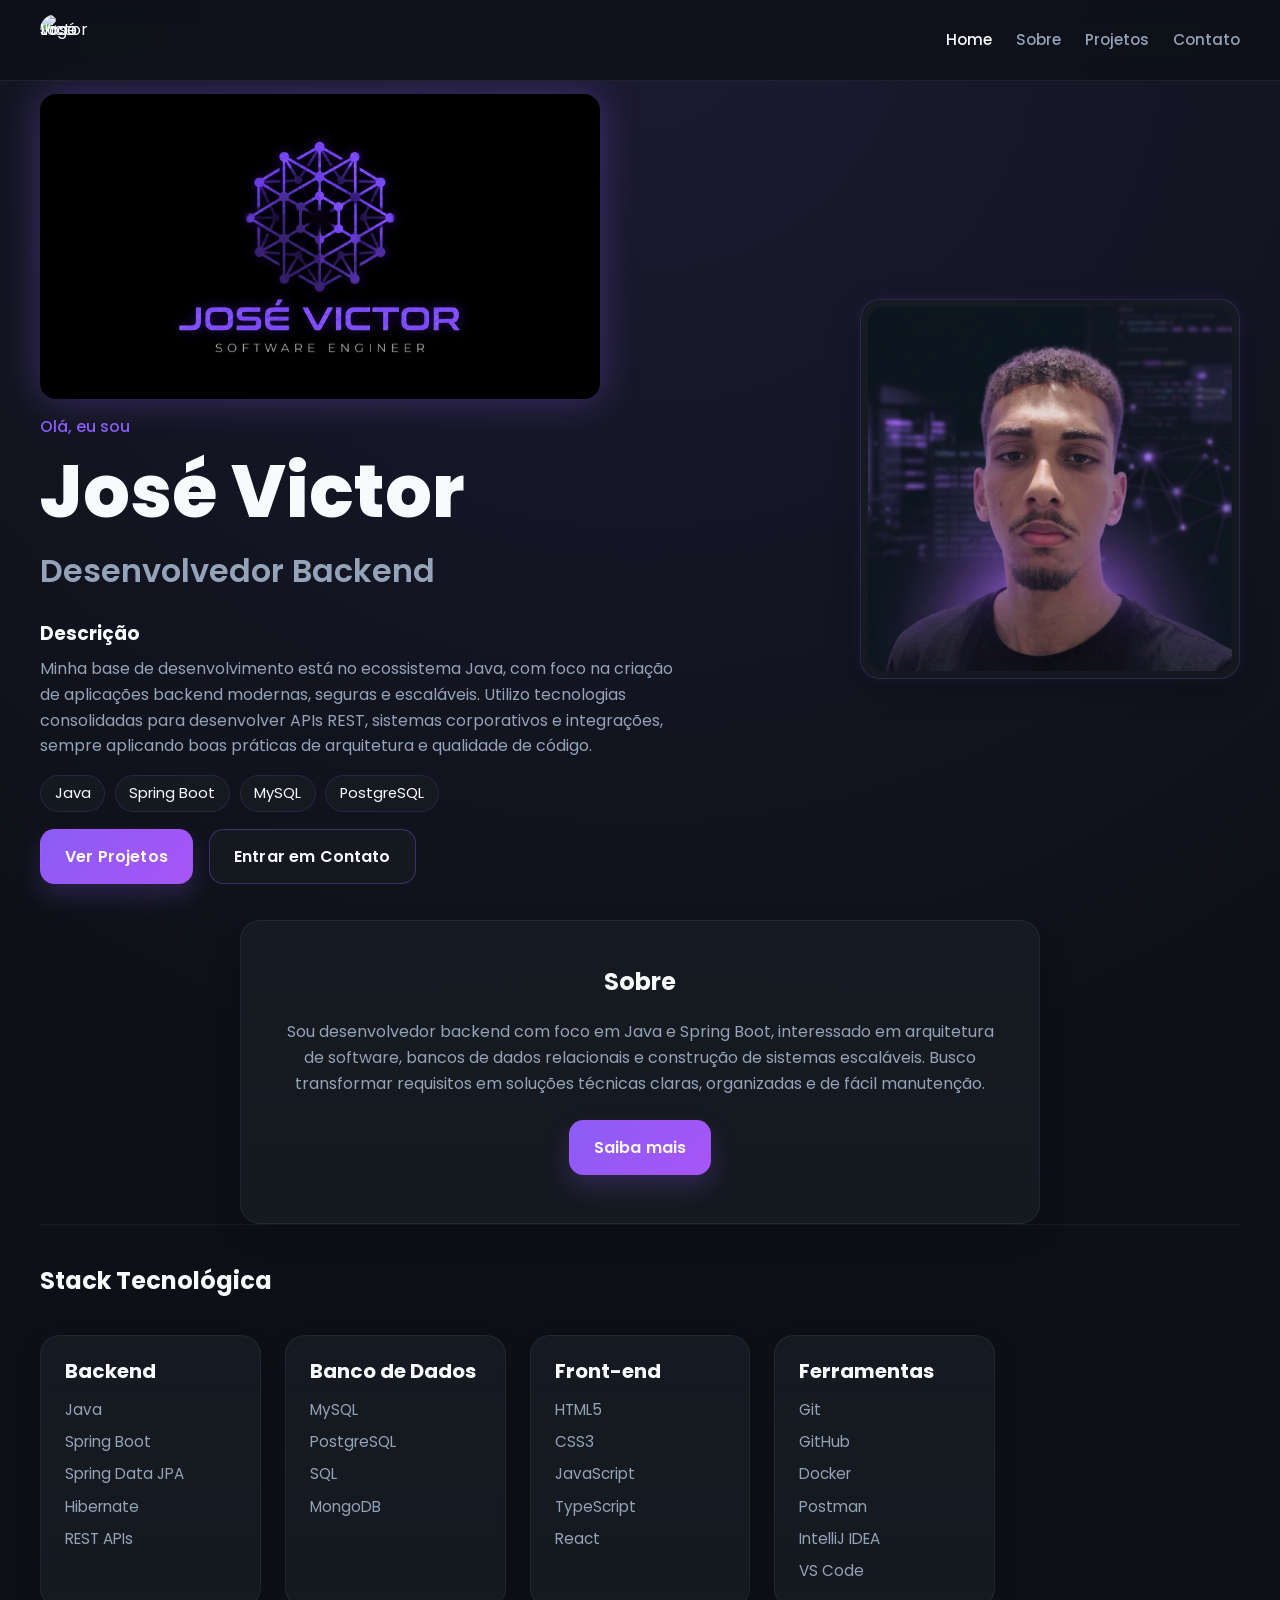
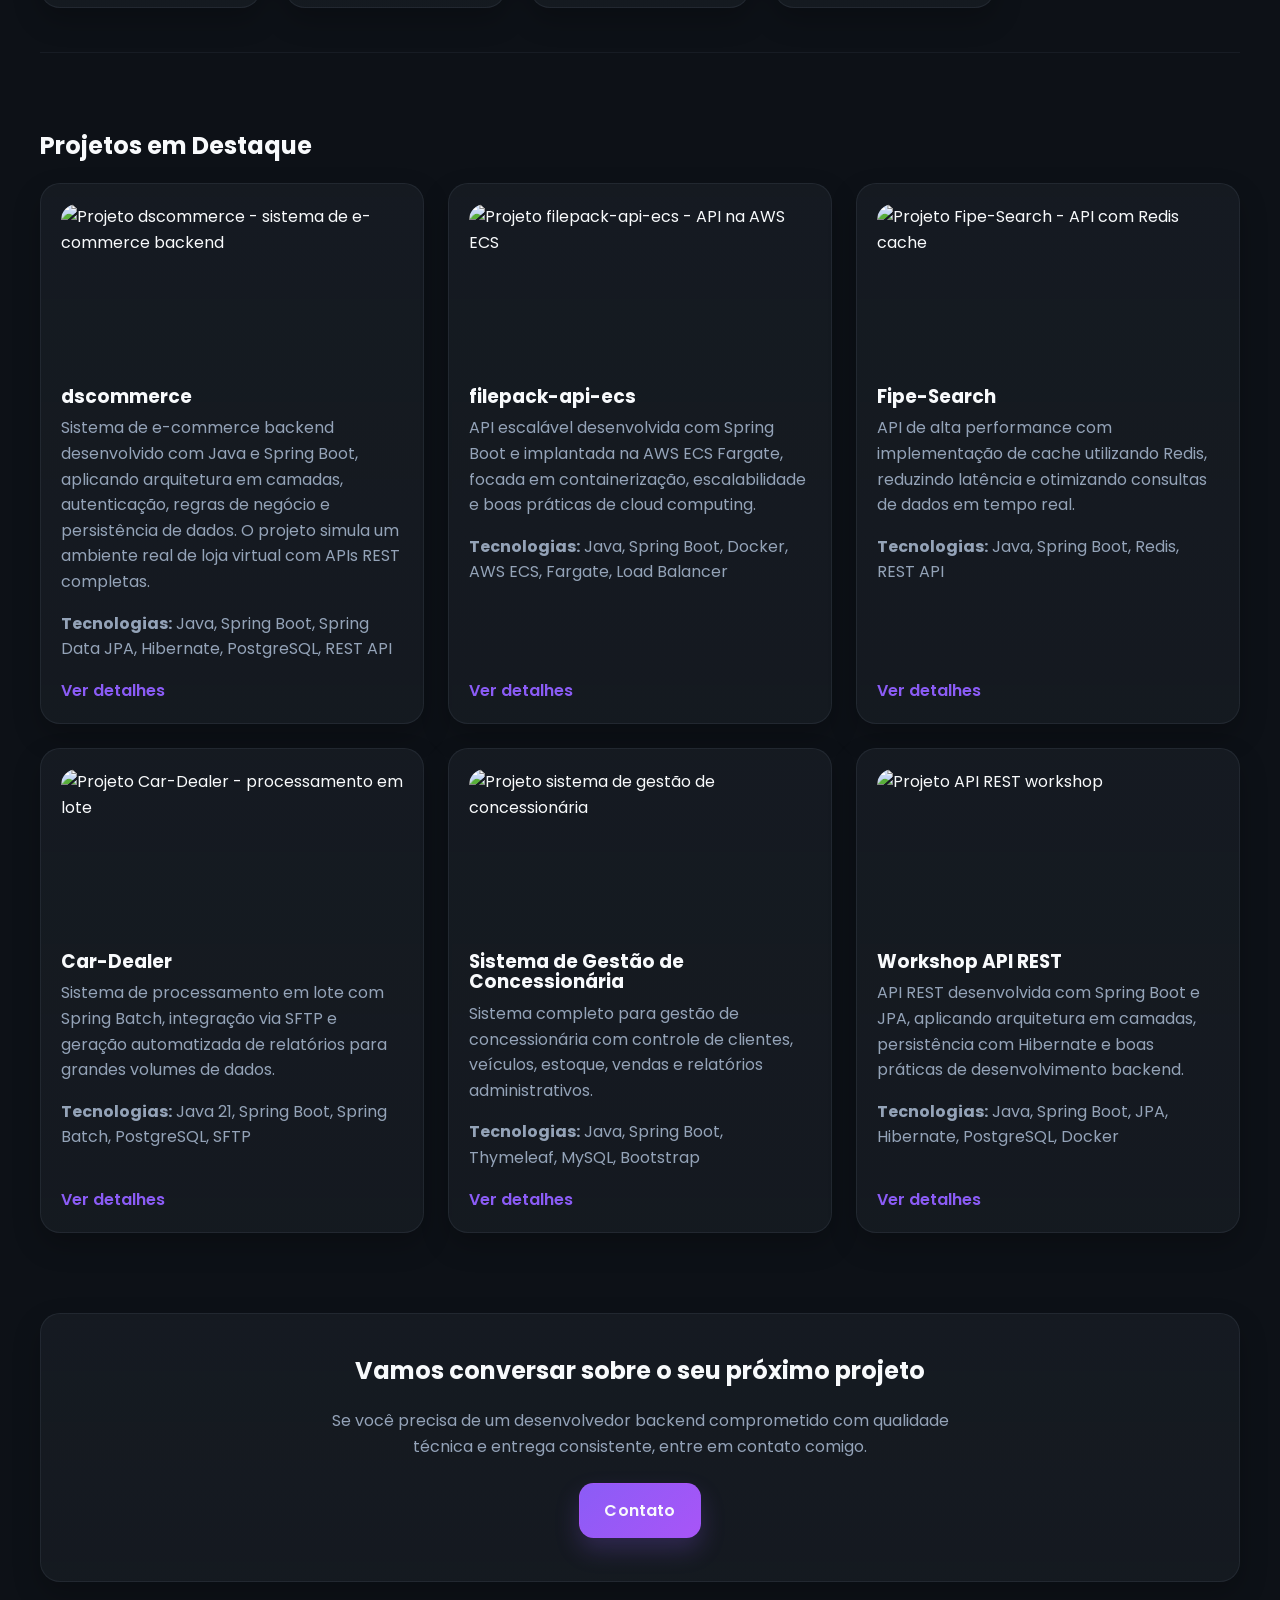
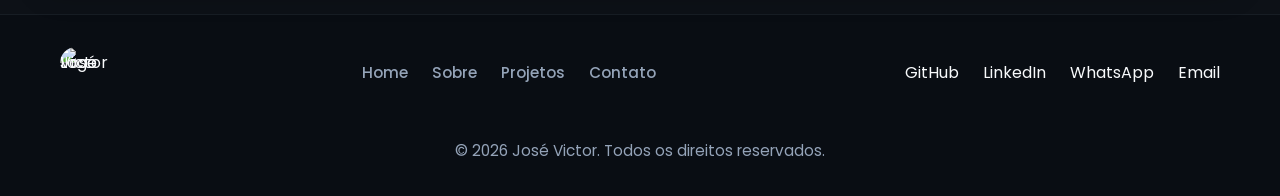
==== commit e01ab97c: "refactor(style): reorganizar css, ajustar responsividade, atualizar cards de projeto e adicionar lin" ====
--- a/index.html
+++ b/index.html
@@ -1,18 +1,22 @@
 <!DOCTYPE html>
 <html lang="pt-BR">
+
 <head>
 	<meta charset="UTF-8">
 	<meta name="viewport" content="width=device-width, initial-scale=1.0">
-	<meta name="description" content="Portfólio profissional de José Victor, desenvolvedor backend especializado em Java, Spring Boot e bancos de dados relacionais.">
+	<meta name="description"
+		content="Portfólio profissional de José Victor, desenvolvedor backend especializado em Java, Spring Boot e bancos de dados relacionais.">
 	<meta name="author" content="José Victor">
 	<title>José Victor | Desenvolvedor Backend</title>
 	<link rel="preconnect" href="https://fonts.googleapis.com">
 	<link rel="preconnect" href="https://fonts.gstatic.com" crossorigin>
-	<link href="https://fonts.googleapis.com/css2?family=Poppins:wght@400;500;600;700;800&display=swap" rel="stylesheet">
+	<link href="https://fonts.googleapis.com/css2?family=Poppins:wght@400;500;600;700;800&display=swap"
+		rel="stylesheet">
 	<link rel="stylesheet" href="css/style.css">
 	<link rel="stylesheet" href="css/responsive.css">
 	<link rel="stylesheet" href="css/animations.css">
 </head>
+
 <body>
 	<!-- Header -->
 	<header class="header">
@@ -40,26 +44,29 @@
 		<section id="home" class="hero" aria-labelledby="hero-title">
 			<div class="hero-content">
 				<div class="hero-text">
-				<img class="hero-brand" src="img/software-engineer.png" alt="Logo com nome e função de José Victor" width="520" height="180">
-				<p>Olá, eu sou</p>
-				<h1 id="hero-title">José Victor</h1>
-				<h2>Desenvolvedor Backend</h2>
-
-				<p>Java, Spring Boot, MySQL e PostgreSQL são as principais tecnologias que utilizo para criar aplicações confiáveis, escaláveis e bem estruturadas.</p>
-
-				<p>Desenvolvo soluções com foco em desempenho, organização de código e experiências consistentes para produtos digitais.</p>
-
-				<ul aria-label="Tecnologias principais">
-					<li>Java</li>
-					<li>Spring Boot</li>
-					<li>MySQL</li>
-					<li>PostgreSQL</li>
-				</ul>
-
-				<div class="hero-buttons">
-					<a class="btn btn-primary" href="projects.html">Ver Projetos</a>
-					<a class="btn btn-outline" href="contact.html">Entrar em Contato</a>
-				</div>
+					<img class="hero-brand" src="img/software-engineer.png" alt="Logo com nome e função de José Victor"
+						width="520" height="180">
+					<p>Olá, eu sou</p>
+					<h1 id="hero-title">José Victor</h1>
+					<h2>Desenvolvedor Backend</h2>
+					<h3>Descrição</h3>
+
+					<p>Minha base de desenvolvimento está no ecossistema Java, com foco na criação de aplicações backend
+						modernas, seguras e escaláveis. Utilizo tecnologias consolidadas para desenvolver APIs REST,
+						sistemas corporativos e integrações, sempre aplicando boas práticas de arquitetura e qualidade
+						de código.</p>
+
+					<ul aria-label="Tecnologias principais">
+						<li>Java</li>
+						<li>Spring Boot</li>
+						<li>MySQL</li>
+						<li>PostgreSQL</li>
+					</ul>
+
+					<div class="hero-buttons">
+						<a class="btn btn-primary" href="projects.html">Ver Projetos</a>
+						<a class="btn btn-outline" href="contact.html">Entrar em Contato</a>
+					</div>
 				</div>
 			</div>
 
@@ -71,7 +78,9 @@
 		<!-- Seção Sobre -->
 		<section id="sobre" aria-labelledby="sobre-title">
 			<h2 id="sobre-title">Sobre</h2>
-			<p>Sou desenvolvedor backend com interesse em arquitetura de software, bancos de dados relacionais e construção de sistemas robustos. Busco transformar requisitos em soluções técnicas claras, organizadas e fáceis de evoluir.</p>
+			<p>Sou desenvolvedor backend com foco em Java e Spring Boot, interessado em arquitetura de software, bancos
+				de dados relacionais e construção de sistemas escaláveis.
+				Busco transformar requisitos em soluções técnicas claras, organizadas e de fácil manutenção.</p>
 			<a href="about.html">Saiba mais</a>
 		</section>
 
@@ -84,8 +93,9 @@
 				<ul>
 					<li>Java</li>
 					<li>Spring Boot</li>
+					<li>Spring Data JPA</li>
+					<li>Hibernate</li>
 					<li>REST APIs</li>
-					<li>Hibernate</li>
 				</ul>
 			</article>
 
@@ -95,7 +105,7 @@
 					<li>MySQL</li>
 					<li>PostgreSQL</li>
 					<li>SQL</li>
-					<li>Modelagem relacional</li>
+					<li>MongoDB</li>
 				</ul>
 			</article>
 
@@ -105,7 +115,8 @@
 					<li>HTML5</li>
 					<li>CSS3</li>
 					<li>JavaScript</li>
-					<li>Responsividade</li>
+					<li>TypeScript</li>
+					<li>React</li>
 				</ul>
 			</article>
 
@@ -114,8 +125,10 @@
 				<ul>
 					<li>Git</li>
 					<li>GitHub</li>
+					<li>Docker</li>
+					<li>Postman</li>
+					<li>IntelliJ IDEA</li>
 					<li>VS Code</li>
-					<li>Docker</li>
 				</ul>
 			</article>
 		</section>
@@ -125,58 +138,89 @@
 			<h2 id="projects-title">Projetos em Destaque</h2>
 
 			<article aria-labelledby="project-1-title">
-				<img src="https://placehold.co/640x360/161B22/8B5CF6?text=dscommerce" alt="Imagem temporária do projeto Sistema Web Completo (dscommerce)" width="640" height="360">
-				<h3 id="project-1-title">Sistema Web Completo (dscommerce)</h3>
-				<p>Sistema web completo desenvolvido em Java e Spring Boot utilizando arquitetura em camadas, autenticação, persistência de dados, regras de negócio e APIs REST.</p>
+				<img src="https://placehold.co/640x360/161B22/8B5CF6?text=dscommerce"
+					alt="Projeto dscommerce - sistema de e-commerce backend" width="640" height="360">
+				<h3 id="project-1-title">dscommerce</h3>
+				<p>
+					Sistema de e-commerce backend desenvolvido com Java e Spring Boot, aplicando arquitetura em camadas,
+					autenticação, regras de negócio e persistência de dados. O projeto simula um ambiente real de loja
+					virtual
+					com APIs REST completas.
+				</p>
 				<p><strong>Tecnologias:</strong> Java, Spring Boot, Spring Data JPA, Hibernate, PostgreSQL, REST API</p>
-				<a href="#" aria-label="Ver projeto Sistema Web Completo dscommerce">Ver detalhes</a>
+				<a href="#" aria-label="Ver detalhes do projeto dscommerce">Ver detalhes</a>
 			</article>
 
 			<article aria-labelledby="project-2-title">
-				<img src="https://placehold.co/640x360/161B22/A855F7?text=filepack-api-ecs" alt="Imagem temporária do projeto Cloud / AWS filepack-api-ecs" width="640" height="360">
-				<h3 id="project-2-title">Cloud / AWS (filepack-api-ecs)</h3>
-				<p>API desenvolvida com Spring Boot e implantada na AWS ECS Fargate, utilizando boas práticas de escalabilidade, conteinerização e testes de carga.</p>
+				<img src="https://placehold.co/640x360/161B22/A855F7?text=filepack-api-ecs"
+					alt="Projeto filepack-api-ecs - API na AWS ECS" width="640" height="360">
+				<h3 id="project-2-title">filepack-api-ecs</h3>
+				<p>
+					API escalável desenvolvida com Spring Boot e implantada na AWS ECS Fargate, focada em
+					containerização,
+					escalabilidade e boas práticas de cloud computing.
+				</p>
 				<p><strong>Tecnologias:</strong> Java, Spring Boot, Docker, AWS ECS, Fargate, Load Balancer</p>
-				<a href="#" aria-label="Ver projeto Cloud AWS filepack api ecs">Ver detalhes</a>
+				<a href="#" aria-label="Ver detalhes do projeto filepack api ecs">Ver detalhes</a>
 			</article>
 
 			<article aria-labelledby="project-3-title">
-				<img src="https://placehold.co/640x360/161B22/8B5CF6?text=Fipe-Search" alt="Imagem temporária do projeto Performance Cache Fipe Search" width="640" height="360">
-				<h3 id="project-3-title">Performance / Cache (Fipe-Search)</h3>
-				<p>API focada em alto desempenho utilizando Redis para estratégias de cache, redução de latência e otimização de consultas.</p>
-				<p><strong>Tecnologias:</strong> Java, Spring Boot, Redis, REST API, Cache</p>
-				<a href="#" aria-label="Ver projeto Fipe Search">Ver detalhes</a>
+				<img src="https://placehold.co/640x360/161B22/8B5CF6?text=Fipe-Search"
+					alt="Projeto Fipe-Search - API com Redis cache" width="640" height="360">
+				<h3 id="project-3-title">Fipe-Search</h3>
+				<p>
+					API de alta performance com implementação de cache utilizando Redis, reduzindo latência e otimizando
+					consultas de dados em tempo real.
+				</p>
+				<p><strong>Tecnologias:</strong> Java, Spring Boot, Redis, REST API</p>
+				<a href="#" aria-label="Ver detalhes do projeto Fipe Search">Ver detalhes</a>
 			</article>
 
 			<article aria-labelledby="project-4-title">
-				<img src="https://placehold.co/640x360/161B22/A855F7?text=Car-Dealer" alt="Imagem temporária do projeto Processamento em Lote Car Dealer" width="640" height="360">
-				<h3 id="project-4-title">Processamento em Lote (Car-Dealer)</h3>
-				<p>Projeto desenvolvido com Spring Batch para processamento em lote, integração via SFTP e geração automatizada de relatórios.</p>
+				<img src="https://placehold.co/640x360/161B22/A855F7?text=Car-Dealer"
+					alt="Projeto Car-Dealer - processamento em lote" width="640" height="360">
+				<h3 id="project-4-title">Car-Dealer</h3>
+				<p>
+					Sistema de processamento em lote com Spring Batch, integração via SFTP e geração automatizada de
+					relatórios
+					para grandes volumes de dados.
+				</p>
 				<p><strong>Tecnologias:</strong> Java 21, Spring Boot, Spring Batch, PostgreSQL, SFTP</p>
-				<a href="#" aria-label="Ver projeto Car Dealer">Ver detalhes</a>
+				<a href="#" aria-label="Ver detalhes do projeto Car Dealer">Ver detalhes</a>
 			</article>
 
 			<article aria-labelledby="project-5-title">
-				<img src="https://placehold.co/640x360/161B22/8B5CF6?text=Concessionaria" alt="Imagem temporária do projeto Sistema de Gestão de Concessionária" width="640" height="360">
-				<h3 id="project-5-title">Sistema de Gestão (Sistema-de-Gerenciamento-de-Concessionaria)</h3>
-				<p>Sistema para gerenciamento de concessionária com cadastro de clientes, veículos, estoque, vendas e relatórios administrativos.</p>
+				<img src="https://placehold.co/640x360/161B22/8B5CF6?text=Concessionaria"
+					alt="Projeto sistema de gestão de concessionária" width="640" height="360">
+				<h3 id="project-5-title">Sistema de Gestão de Concessionária</h3>
+				<p>
+					Sistema completo para gestão de concessionária com controle de clientes, veículos, estoque, vendas e
+					relatórios administrativos.
+				</p>
 				<p><strong>Tecnologias:</strong> Java, Spring Boot, Thymeleaf, MySQL, Bootstrap</p>
-				<a href="#" aria-label="Ver projeto Sistema de Gerenciamento de Concessionaria">Ver detalhes</a>
+
+				<a href="#" aria-label="Ver detalhes do projeto concessionaria">Ver detalhes</a>
 			</article>
 
 			<article aria-labelledby="project-6-title">
-				<img src="https://placehold.co/640x360/161B22/A855F7?text=workshop" alt="Imagem temporária do projeto API REST workshop" width="640" height="360">
-				<h3 id="project-6-title">API REST (workshop)</h3>
-				<p>API REST construída com Spring Boot, JPA e PostgreSQL utilizando arquitetura em camadas e boas práticas de desenvolvimento backend.</p>
+				<img src="https://placehold.co/640x360/161B22/A855F7?text=workshop" alt="Projeto API REST workshop"
+					width="640" height="360">
+				<h3 id="project-6-title">Workshop API REST</h3>
+				<p>
+					API REST desenvolvida com Spring Boot e JPA, aplicando arquitetura em camadas, persistência com
+					Hibernate
+					e boas práticas de desenvolvimento backend.
+				</p>
 				<p><strong>Tecnologias:</strong> Java, Spring Boot, JPA, Hibernate, PostgreSQL, Docker</p>
-				<a href="#" aria-label="Ver projeto workshop">Ver detalhes</a>
+				<a href="#" aria-label="Ver detalhes do projeto workshop">Ver detalhes</a>
 			</article>
 		</section>
 
 		<!-- Seção Call To Action -->
 		<section id="cta" aria-labelledby="cta-title">
 			<h2 id="cta-title">Vamos conversar sobre o seu próximo projeto</h2>
-			<p>Se você precisa de um desenvolvedor backend comprometido com qualidade técnica e entrega consistente, entre em contato comigo.</p>
+			<p>Se você precisa de um desenvolvedor backend comprometido com qualidade técnica e entrega consistente,
+				entre em contato comigo.</p>
 			<a class="btn btn-primary" href="contact.html">Contato</a>
 		</section>
 	</main>
@@ -184,34 +228,40 @@
 	<!-- Footer -->
 	<footer class="footer">
 		<div class="container footer-content">
-		<div class="logo">
-			<a class="logo-link" href="index.html" aria-label="Ir para a página inicial de José Victor">
+			<div class="logo">
+				<a class="logo-link" href="index.html" aria-label="Ir para a página inicial de José Victor">
 					<img src="img/logo.png" alt="Logo José Victor" width="56" height="56">
-			</a>
-		</div>
-
-		<nav aria-label="Navegação rápida">
-			<ul class="nav-list">
-				<li><a class="nav-link" href="index.html">Home</a></li>
-				<li><a class="nav-link" href="about.html">Sobre</a></li>
-				<li><a class="nav-link" href="projects.html">Projetos</a></li>
-				<li><a class="nav-link" href="contact.html">Contato</a></li>
-			</ul>
-		</nav>
-
-		<nav aria-label="Redes sociais e contato">
-			<ul class="nav-list">
-				<li><a href="https://github.com/JoseV-001" target="_blank" rel="noopener noreferrer" aria-label="Acessar o GitHub de José Victor">GitHub</a></li>
-				<li><a href="https://www.linkedin.com/in/jos%C3%A9-victor-460175269/" target="_blank" rel="noopener noreferrer" aria-label="Acessar o LinkedIn de José Victor">LinkedIn</a></li>
-				<li><a href="mailto:victojose46@gmail.com" aria-label="Enviar um email para José Victor">Email</a></li>
-			</ul>
-		</nav>
-
-		<p>&copy; 2026 José Victor. Todos os direitos reservados.</p>
+				</a>
+			</div>
+
+			<nav aria-label="Navegação rápida">
+				<ul class="nav-list">
+					<li><a class="nav-link" href="index.html">Home</a></li>
+					<li><a class="nav-link" href="about.html">Sobre</a></li>
+					<li><a class="nav-link" href="projects.html">Projetos</a></li>
+					<li><a class="nav-link" href="contact.html">Contato</a></li>
+				</ul>
+			</nav>
+
+			<nav aria-label="Redes sociais e contato">
+				<ul class="nav-list">
+					<li><a href="https://github.com/JoseV-001" target="_blank" rel="noopener noreferrer"
+							aria-label="Acessar o GitHub de José Victor">GitHub</a></li>
+					<li><a href="https://www.linkedin.com/in/jos%C3%A9-victor-460175269/" target="_blank"
+							rel="noopener noreferrer" aria-label="Acessar o LinkedIn de José Victor">LinkedIn</a></li>
+					<li><a href="https://wa.me/5521996061659" target="_blank" rel="noopener noreferrer"
+							aria-label="Falar com José Victor no WhatsApp">WhatsApp</a></li>
+					<li><a href="mailto:victojose46@gmail.com" aria-label="Enviar um email para José Victor">Email</a>
+					</li>
+				</ul>
+			</nav>
+
+			<p>&copy; 2026 José Victor. Todos os direitos reservados.</p>
 		</div>
 	</footer>
 
 	<script defer src="js/effects.js"></script>
 	<script defer src="js/main.js"></script>
 </body>
-</html>
+
+</html>
--- a/css/style.css
+++ b/css/style.css
@@ -1,7 +1,139 @@
 @import url('https://fonts.googleapis.com/css2?family=Poppins:wght@400;500;600;700;800&display=swap');
 
-/* ========================================================================== 
-   1. VARIÁVEIS E RESET
+/* ==========================================================================
+   1. RESET E COMPONENTES GERAIS
+   ========================================================================== */
+
+* {
+    margin: 0;
+    padding: 0;
+    box-sizing: border-box;
+}
+
+body, html {
+    width: 100%;
+    overflow-x: hidden;
+}
+
+html {
+    scroll-behavior: smooth;
+}
+
+body {
+    background-color: var(--bg-primary);
+    background-image: radial-gradient(circle at top, rgba(139, 92, 246, 0.12), transparent 32%);
+    color: var(--text-primary);
+    font-family: var(--font-main);
+    line-height: 1.6;
+}
+
+main {
+    padding-top: 80px;
+}
+
+ul {
+    list-style: none;
+}
+
+a {
+    text-decoration: none;
+    color: inherit;
+    transition: var(--transition-smooth);
+}
+
+a:focus-visible,
+button:focus-visible,
+input:focus-visible,
+textarea:focus-visible {
+    outline: 2px solid var(--color-primary);
+    outline-offset: 4px;
+}
+
+img {
+    max-width: 100%;
+    height: auto;
+    display: block;
+    border-radius: 1rem;
+}
+
+figure {
+    margin: 0;
+}
+
+figcaption {
+    margin-top: 0.85rem;
+    font-size: 0.9rem;
+    color: var(--text-secondary);
+}
+
+.container {
+    max-width: 1200px;
+    margin: 0 auto;
+    padding: 0 20px;
+    width: 100%;
+}
+
+main > section {
+    width: min(1200px, calc(100% - 40px));
+    margin: 0 auto;
+    padding: 5rem 0;
+}
+
+main > section + section {
+    border-top: 1px solid rgba(148, 163, 184, 0.08);
+}
+
+main h1,
+main h2,
+main h3 {
+    line-height: 1.1;
+}
+
+main p {
+    color: var(--text-secondary);
+}
+
+/* Botões Globais */
+.btn {
+    display: inline-flex;
+    align-items: center;
+    justify-content: center;
+    min-height: 48px;
+    padding: 0.85rem 1.5rem;
+    border-radius: 0.9rem;
+    font-weight: 600;
+    letter-spacing: 0.01em;
+    cursor: pointer;
+    transition: var(--transition-smooth);
+}
+
+.btn-primary {
+    background: linear-gradient(135deg, var(--color-primary), var(--color-accent));
+    color: var(--text-primary);
+    border: 1px solid rgba(168, 85, 247, 0.45);
+    box-shadow: 0 12px 24px rgba(139, 92, 246, 0.22);
+}
+
+.btn-primary:hover {
+    transform: translateY(-3px);
+    box-shadow: 0 18px 30px rgba(139, 92, 246, 0.28);
+}
+
+.btn-outline {
+    background: rgba(22, 27, 34, 0.78);
+    color: var(--text-primary);
+    border: 1px solid rgba(139, 92, 246, 0.35);
+}
+
+.btn-outline:hover {
+    background: rgba(139, 92, 246, 0.1);
+    transform: translateY(-3px);
+    box-shadow: 0 18px 30px rgba(139, 92, 246, 0.28);
+}
+
+
+/* ==========================================================================
+   2. VARIÁVEIS
    ========================================================================== */
 
 :root {
@@ -20,211 +152,11 @@
     --transition-smooth: all 0.3s ease;
 }
 
-* {
-    margin: 0;
-    padding: 0;
-    box-sizing: border-box;
-}
-
-html {
-    scroll-behavior: smooth;
-}
-
-body {
-    background-color: var(--bg-primary);
-    color: var(--text-primary);
-    font-family: var(--font-main);
-    line-height: 1.6;
-    overflow-x: hidden;
-}
-
-ul {
-    list-style: none;
-}
-
-a {
-    text-decoration: none;
-    color: inherit;
-    transition: var(--transition-smooth);
-}
-
-a:focus-visible,
-button:focus-visible,
-input:focus-visible,
-textarea:focus-visible {
-    outline: 2px solid var(--color-primary);
-    outline-offset: 4px;
-}
-
-.container {
-    max-width: 1200px;
-    margin: 0 auto;
-    padding: 0 20px;
-}
 
 /* ==========================================================================
-   2. COMPONENTES GERAIS (Botões, Títulos)
+   3. HEADER
    ========================================================================== */
 
-.btn {
-    display: inline-block;
-    padding: 12px 28px;
-    border-radius: 8px;
-    font-weight: 500;
-    cursor: pointer;
-    transition: var(--transition-smooth);
-}
-
-.btn-primary {
-    background-color: var(--color-primary);
-    color: var(--text-primary);
-    border: 2px solid var(--color-primary);
-}
-
-.btn-primary:hover {
-    background-color: var(--color-accent);
-    border-color: var(--color-accent);
-    transform: translateY(-2px);
-    box-shadow: 0 4px 15px rgba(139, 92, 246, 0.4);
-}
-
-.btn-outline {
-    background-color: transparent;
-    color: var(--color-primary);
-    border: 2px solid var(--color-primary);
-}
-
-.btn-outline:hover {
-    background-color: rgba(139, 92, 246, 0.1);
-    transform: translateY(-2px);
-}
-
-/* ==========================================================================
-   3. HEADER E NAVEGAÇÃO (Glassmorphism)
-   ========================================================================== */
-
-.header {
-    position: fixed;
-    top: 0;
-    width: 100%;
-    background: rgba(13, 17, 23, 0.8);
-    backdrop-filter: blur(10px);
-    -webkit-backdrop-filter: blur(10px);
-    border-bottom: 1px solid rgba(255, 255, 255, 0.05);
-    z-index: 1000;
-}
-
-.header-content {
-    display: flex;
-    justify-content: space-between;
-    align-items: center;
-    height: 80px;
-}
-
-.logo {
-    font-size: 1.8rem;
-    font-weight: 700;
-    color: var(--text-primary);
-    letter-spacing: 1px;
-}
-
-.logo::after {
-    content: '.';
-    color: var(--color-primary);
-}
-
-.nav-list {
-    display: flex;
-    gap: 2rem;
-    align-items: center;
-}
-
-.nav-link {
-    font-weight: 500;
-    font-size: 0.95rem;
-}
-
-.nav-link:hover {
-    color: var(--color-primary);
-}
-
-/* ==========================================================================
-   4. HERO SECTION
-   ========================================================================== */
-
-.hero {
-    min-height: 100vh;
-    display: flex;
-    align-items: center;
-    padding-top: 80px; /* Compensa o header fixo */
-}
-
-.hero-content {
-    display: grid;
-    grid-template-columns: 1fr 1fr;
-    gap: 2rem;
-    align-items: center;
-}
-
-.saudacao {
-    color: var(--color-primary);
-    font-weight: 500;
-    font-size: 1.2rem;
-    display: block;
-    margin-bottom: 0.5rem;
-}
-
-.hero-text h1 {
-    font-size: 4rem;
-    font-weight: 700;
-    line-height: 1.1;
-    margin-bottom: 0.5rem;
-}
-
-.cargo {
-    font-size: 2rem;
-    color: var(--text-secondary);
-    font-weight: 600;
-    margin-bottom: 1.5rem;
-}
-
-.descricao {
-    color: var(--text-secondary);
-    font-size: 1.1rem;
-    margin-bottom: 2rem;
-    max-width: 90%;
-}
-
-.hero-buttons {
-    display: flex;
-    gap: 1rem;
-}
-
-/* Placeholder temporário para a imagem na direita */
-.image-placeholder {
-    width: 100%;
-    aspect-ratio: 1/1;
-    background: linear-gradient(135deg, var(--bg-secondary), rgba(139, 92, 246, 0.1));
-    border-radius: 20px;
-    border: 1px solid rgba(139, 92, 246, 0.2);
-    box-shadow: 0 0 30px rgba(139, 92, 246, 0.1);
-}
-
-/* ========================================================================== 
-   5. ALINHAMENTO COM O HTML ATUAL
-   ========================================================================== */
-
-body {
-    background:
-        radial-gradient(circle at top, rgba(139, 92, 246, 0.12), transparent 32%),
-        var(--bg-primary);
-}
-
-main {
-    padding-top: 80px;
-}
-
-header,
 .header {
     position: fixed;
     top: 0;
@@ -237,155 +169,254 @@
     border-bottom: 1px solid rgba(148, 163, 184, 0.12);
 }
 
-header .container,
-.header-content,
-.footer-content {
-    display: flex;
-    align-items: center;
+.header .header-content {
+    display: flex;
     justify-content: space-between;
-    gap: 1.5rem;
-    min-height: 80px;
-}
-
-header .logo a,
-footer .logo a,
-.logo a {
-    font-size: 1.35rem;
-    font-weight: 800;
-    letter-spacing: 0.04em;
-    color: var(--text-primary);
+    align-items: center;
+    height: 80px;
+    width: 100%;
+    max-width: 100%;
+    padding: 0 40px;
+}
+
+.logo {
+    display: inline-flex;
+    align-items: center;
+    line-height: 0;
 }
 
 .logo-link {
     display: inline-flex;
     align-items: center;
+    line-height: 0;
+}
+
+.logo-link img {
+    width: 52px;
+    height: 52px;
+    object-fit: contain;
+    display: block;
+}
+
+.nav-list {
+    display: flex;
+    align-items: center;
+    gap: 1.5rem;
+    flex-wrap: wrap;
+}
+
+.nav-link {
+    color: var(--text-secondary);
+    font-weight: 500;
+    font-size: 0.95rem;
+    transition: var(--transition-smooth);
+}
+
+.nav-link:hover,
+.nav-link[aria-current="page"] {
+    color: var(--text-primary);
+}
+
+
+/* ==========================================================================
+   4. HERO
+   ========================================================================== */
+
+.saudacao {
+    color: var(--color-primary);
+    font-weight: 500;
+    font-size: 1.2rem;
+    display: block;
+    margin-bottom: 0.5rem;
+}
+
+.cargo {
+    font-size: clamp(1.4rem, 3vw, 2rem);
+    color: var(--text-secondary);
+    font-weight: 600;
+    margin-bottom: 1.5rem;
+}
+
+.descricao {
+    color: var(--text-secondary);
+    font-size: 1.1rem;
+    margin-bottom: 2rem;
+    max-width: 90%;
+}
+
+.hero {
+    min-height: calc(100vh - 80px);
+    display: grid;
+    grid-template-columns: 1.2fr 0.8fr;
+    align-items: center;
+    gap: 3.5rem;
+    padding-top: 0.85rem;
+    padding-bottom: 2.25rem;
+}
+
+.hero:not(#home) {
+    max-width: 1200px;
+    width: 100%;
+    margin: 0 auto;
+    padding: 2.25rem 20px;
+    display: flex;
+    justify-content: space-between;
+    align-items: center;
+    gap: 4rem;
+}
+
+.hero-content {
+    display: flex;
+    flex-direction: column;
     justify-content: center;
-}
-
-.logo-link img,
+    gap: 0.75rem;
+}
+
+.hero-text {
+    display: flex;
+    flex-direction: column;
+    gap: 0.75rem;
+}
+
 .hero-brand {
     display: block;
-    max-width: 100%;
-}
-
-.logo-link img {
-    width: 56px;
-    height: 56px;
-    object-fit: contain;
-}
-
-.hero-brand {
-    width: min(100%, 520px);
+    width: min(100%, 560px);
     height: auto;
     object-fit: contain;
-    margin-bottom: 0.75rem;
+    margin-bottom: 0.2rem;
     filter: drop-shadow(0 0 18px rgba(139, 92, 246, 0.35));
 }
 
-header nav ul,
-footer nav ul,
-.nav-list {
-    display: flex;
+.hero-text p {
+    margin: 0;
+    max-width: 65ch;
+}
+
+.hero-text > p:first-of-type {
+    color: var(--color-primary);
+    font-weight: 500;
+}
+
+.hero-text h1 {
+    font-size: clamp(2.6rem, 6vw, 4.6rem);
+    font-weight: 800;
+    margin-bottom: 0.5rem;
+}
+
+.hero-text h2 {
+    font-size: clamp(1.4rem, 3vw, 2rem);
+    color: var(--text-secondary);
+    font-weight: 600;
+    margin-bottom: 1.5rem;
+}
+
+.hero-buttons {
+    display: flex;
+    gap: 1rem;
+    flex-wrap: nowrap;
+    margin-top: 0.35rem;
+}
+
+#home .hero-text > ul {
+    display: flex;
+    flex-wrap: wrap;
+    gap: 0.6rem;
+    margin: 0.25rem 0 0;
+    padding: 0;
+}
+
+#home .hero-text > ul li {
+    display: inline-flex;
+    align-items: center;
+    min-height: 2.3rem;
+    padding: 0.45rem 0.85rem;
+    border-radius: 999px;
+    background: rgba(22, 27, 34, 0.88);
+    border: 1px solid rgba(139, 92, 246, 0.18);
+    color: var(--text-primary);
+    font-size: 0.92rem;
+    line-height: 1;
+}
+
+@keyframes pulse-glow {
+    0%, 100% {
+        box-shadow: 0 10px 30px rgba(0, 0, 0, 0.25), 0 0 15px rgba(139, 92, 246, 0.15);
+        border-color: rgba(139, 92, 246, 0.2);
+    }
+    50% {
+        box-shadow: 0 14px 40px rgba(0, 0, 0, 0.35), 0 0 28px rgba(168, 85, 247, 0.38);
+        border-color: rgba(168, 85, 247, 0.45);
+    }
+}
+
+.hero-media,
+.hero:not(#home) figure {
+    justify-self: end;
+    width: min(100%, 380px);
+    height: min(100%, 380px);
+    aspect-ratio: 1 / 1;
+    padding: 0.45rem;
+    border-radius: 1.25rem;
+    background: linear-gradient(180deg, rgba(22, 27, 34, 0.96), rgba(22, 27, 34, 0.72));
+    border: 1px solid rgba(139, 92, 246, 0.2);
+    box-shadow: 0 10px 30px rgba(0, 0, 0, 0.25), 0 0 15px rgba(139, 92, 246, 0.12);
+    display: flex;
+    align-items: center;
+    justify-content: center;
+    overflow: hidden;
+    will-change: transform;
+    animation: pulse-glow 4s infinite alternate ease-in-out;
+}
+
+.hero:not(#home) figure {
+    width: 100%;
+    max-width: 420px;
+    height: 420px;
+}
+
+.hero-media img,
+.hero:not(#home) figure img {
+    width: 100%;
+    height: 100%;
+    object-fit: cover;
+    border-radius: 1rem;
+    display: block;
+}
+
+
+/* ==========================================================================
+   5. SOBRE
+   ========================================================================== */
+
+#sobre {
+    width: min(800px, calc(100% - 40px));
+    margin: 0 auto;
+    padding: 3rem 2.5rem;
+    background: linear-gradient(180deg, rgba(22, 27, 34, 0.96), rgba(22, 27, 34, 0.88));
+    border: 1px solid rgba(148, 163, 184, 0.1);
+    border-radius: 1.25rem;
+    box-shadow: 0 12px 28px rgba(0, 0, 0, 0.22);
+    text-align: center;
+    display: flex;
+    flex-direction: column;
     align-items: center;
     gap: 1.5rem;
-    flex-wrap: wrap;
-}
-
-header nav a,
-footer nav a,
-.nav-link {
-    color: var(--text-secondary);
-    font-weight: 500;
-}
-
-header nav a:hover,
-footer nav a:hover,
-.nav-link:hover,
-header nav a[aria-current="page"],
-footer nav a[aria-current="page"] {
-    color: var(--text-primary);
-}
-
-main > section {
-    width: min(1200px, calc(100% - 40px));
-    margin: 0 auto;
-    padding: 5rem 0;
-}
-
-main > section + section {
-    border-top: 1px solid rgba(148, 163, 184, 0.08);
-}
-
-main h1,
-main h2,
-main h3 {
-    line-height: 1.1;
-}
-
-main p {
-    color: var(--text-secondary);
-}
-
-.hero,
-#home {
-    min-height: calc(100vh - 80px);
-    display: grid;
-    grid-template-columns: minmax(0, 1.05fr) minmax(280px, 0.95fr);
-    align-items: center;
-    gap: 3rem;
-    padding-top: 2rem;
-}
-
-.hero-content,
-#home > div:first-child {
+    will-change: transform;
+}
+
+.about-content {
+    flex: 1;
     display: flex;
     flex-direction: column;
-    gap: 1rem;
-}
-
-.about-content {
-    display: flex;
-    flex-direction: column;
-    gap: 1rem;
-}
-
-.hero-text h1,
-#home h1 {
-    font-size: clamp(2.8rem, 7vw, 5rem);
-    font-weight: 800;
-}
-
-.hero-text h2,
-#home h2 {
-    font-size: clamp(1.4rem, 3vw, 2rem);
-    color: var(--text-secondary);
-    font-weight: 600;
-}
-
-.hero-text p,
-#home p,
-#about-title + p,
-#contact-title + p,
-#projects-page-title + p,
-#cta p {
-    max-width: 65ch;
+    gap: 1.2rem;
 }
 
 .about-content p {
-    max-width: 65ch;
-}
-
-.hero-buttons {
-    display: flex;
-    gap: 1rem;
-    flex-wrap: wrap;
-    margin-top: 0.5rem;
-}
-
-.btn,
-#cta a,
-.project-card__actions a,
-form button {
+    font-size: 1.12rem;
+    line-height: 1.75;
+}
+
+#sobre a {
     display: inline-flex;
     align-items: center;
     justify-content: center;
@@ -394,12 +425,227 @@
     border-radius: 0.9rem;
     font-weight: 600;
     letter-spacing: 0.01em;
-    transition: var(--transition-smooth);
-}
-
-.btn-primary,
-#cta a,
-form button,
+    background: linear-gradient(135deg, var(--color-primary), var(--color-accent));
+    color: var(--text-primary);
+    border: 1px solid rgba(168, 85, 247, 0.45);
+    box-shadow: 0 12px 24px rgba(139, 92, 246, 0.22);
+    transition: var(--transition-smooth);
+}
+
+#sobre a:hover {
+    transform: translateY(-3px);
+    box-shadow: 0 18px 30px rgba(139, 92, 246, 0.28);
+}
+
+/* Timeline e Formação (Página Sobre) */
+#journey-title + ol {
+    display: grid;
+    gap: 1rem;
+    padding-left: 0;
+    counter-reset: journey;
+}
+
+#journey-title + ol > li {
+    list-style: none;
+}
+
+#journey-title + ol > li article {
+    background: linear-gradient(180deg, rgba(22, 27, 34, 0.96), rgba(22, 27, 34, 0.88));
+    border: 1px solid rgba(148, 163, 184, 0.1);
+    border-radius: 1.25rem;
+    box-shadow: 0 12px 28px rgba(0, 0, 0, 0.22);
+    padding: 1.15rem;
+    transition: var(--transition-smooth);
+}
+
+#journey-title + ol > li article:hover {
+    transform: translateY(-4px);
+    border-color: rgba(139, 92, 246, 0.28);
+    box-shadow: 0 18px 36px rgba(0, 0, 0, 0.28);
+}
+
+#journey-title + ol > li article h3::before {
+    counter-increment: journey;
+    content: counter(journey, decimal-leading-zero) " ";
+    color: var(--color-primary);
+}
+
+.education-grid {
+    display: grid;
+    grid-template-columns: repeat(auto-fit, minmax(220px, 1fr));
+    gap: 1.5rem;
+}
+
+.education-grid article {
+    background: linear-gradient(180deg, rgba(22, 27, 34, 0.96), rgba(22, 27, 34, 0.88));
+    border: 1px solid rgba(148, 163, 184, 0.1);
+    border-radius: 1.25rem;
+    box-shadow: 0 12px 28px rgba(0, 0, 0, 0.22);
+    padding: 1.15rem;
+    transition: var(--transition-smooth);
+}
+
+.education-grid article:hover {
+    transform: translateY(-4px);
+    border-color: rgba(139, 92, 246, 0.28);
+    box-shadow: 0 18px 36px rgba(0, 0, 0, 0.28);
+}
+
+
+/* ==========================================================================
+   6. STACK
+   ========================================================================== */
+
+#stack {
+    display: grid;
+    grid-template-columns: repeat(auto-fit, minmax(220px, 1fr));
+    gap: 1.5rem;
+    padding-block: 2.7rem;
+}
+
+#stack > h2 {
+    grid-column: 1 / -1;
+    margin-bottom: 1rem;
+}
+
+#stack > article {
+    background: linear-gradient(180deg, rgba(22, 27, 34, 0.96), rgba(22, 27, 34, 0.88));
+    border: 1px solid rgba(148, 163, 184, 0.1);
+    border-radius: 1.25rem;
+    box-shadow: 0 12px 28px rgba(0, 0, 0, 0.22);
+    padding: 1.5rem;
+    transition: var(--transition-smooth);
+}
+
+#stack > article:hover {
+    transform: translateY(-4px);
+    border-color: rgba(139, 92, 246, 0.28);
+    box-shadow: 0 18px 36px rgba(0, 0, 0, 0.28);
+}
+
+#stack > article h3 {
+    font-size: 1.25rem;
+    margin-bottom: 1rem;
+    color: var(--text-primary);
+}
+
+#stack > article ul {
+    display: flex;
+    flex-direction: column;
+    gap: 0.5rem;
+}
+
+#stack > article ul li {
+    color: var(--text-secondary);
+    font-size: 0.95rem;
+}
+
+
+/* ==========================================================================
+   7. PROJETOS
+   ========================================================================== */
+
+#projetos,
+.projects-grid {
+    display: grid;
+    grid-template-columns: repeat(3, minmax(0, 1fr));
+    gap: 1.5rem;
+    align-items: stretch;
+}
+
+#projetos > h2,
+.projects-grid > h2 {
+    grid-column: 1 / -1;
+}
+
+#projetos > article,
+.project-card {
+    display: flex;
+    flex-direction: column;
+    height: 100%;
+    background: linear-gradient(180deg, rgba(22, 27, 34, 0.96), rgba(22, 27, 34, 0.88));
+    border: 1px solid rgba(148, 163, 184, 0.1);
+    border-radius: 1.25rem;
+    padding: 1.25rem;
+    box-shadow: 0 12px 28px rgba(0, 0, 0, 0.22);
+    transition: var(--transition-smooth);
+    will-change: transform;
+}
+
+#projetos > article:hover,
+.project-card:hover {
+    transform: translateY(-4px);
+    border-color: rgba(139, 92, 246, 0.28);
+    box-shadow: 0 18px 36px rgba(0, 0, 0, 0.28);
+}
+
+#projetos > article img,
+.project-card__media img {
+    width: 100%;
+    height: 170px;
+    object-fit: cover;
+    border-radius: 1rem;
+    margin-bottom: 0.8rem;
+}
+
+.project-card__media {
+    margin: 0;
+    margin-bottom: 0.8rem;
+}
+
+#projetos > article p,
+.project-card p {
+    color: var(--text-secondary);
+    margin-bottom: 1rem;
+}
+
+#projetos > article p {
+    margin: 0;
+    margin-bottom: 1rem;
+}
+
+#projetos > article h3,
+.project-card h3 {
+    margin-bottom: 0.5rem;
+}
+
+/* Estrutura interna para empurrar ações para baixo */
+.project-card__content {
+    display: flex;
+    flex-direction: column;
+    gap: 1rem;
+    flex-grow: 1;
+}
+
+.project-card__content ul {
+    display: grid;
+    gap: 0.6rem;
+    margin-bottom: 1rem;
+}
+
+.project-card__content ul li {
+    color: var(--text-secondary);
+}
+
+.project-card__actions {
+    display: flex;
+    gap: 0.85rem;
+    flex-wrap: wrap;
+    margin-top: auto;
+}
+
+.project-card__actions a {
+    display: inline-flex;
+    align-items: center;
+    justify-content: center;
+    min-height: 48px;
+    padding: 0.85rem 1.5rem;
+    border-radius: 0.9rem;
+    font-weight: 600;
+    letter-spacing: 0.01em;
+    transition: var(--transition-smooth);
+}
+
 .project-card__actions a:first-child {
     background: linear-gradient(135deg, var(--color-primary), var(--color-accent));
     color: var(--text-primary);
@@ -407,69 +653,140 @@
     box-shadow: 0 12px 24px rgba(139, 92, 246, 0.22);
 }
 
-.btn-outline,
 .project-card__actions a:last-child {
     background: rgba(22, 27, 34, 0.78);
     color: var(--text-primary);
     border: 1px solid rgba(139, 92, 246, 0.35);
 }
 
-.btn:hover,
-#cta a:hover,
-.project-card__actions a:hover,
-form button:hover {
+#projetos > article a {
+    color: var(--color-primary);
+    font-weight: 600;
+    margin-top: auto;
+    display: inline-flex;
+    align-items: center;
+    transition: var(--transition-smooth);
+}
+
+#projetos > article a:hover {
+    color: var(--color-accent);
+}
+
+
+/* ==========================================================================
+   8. CONTATO
+   ========================================================================== */
+
+#cta {
+    background: linear-gradient(180deg, rgba(22, 27, 34, 0.96), rgba(22, 27, 34, 0.88));
+    border: 1px solid rgba(148, 163, 184, 0.1);
+    border-radius: 1.25rem;
+    box-shadow: 0 12px 28px rgba(0, 0, 0, 0.22);
+    padding-block: 2.7rem;
+    text-align: center;
+    justify-items: center;
+    display: grid;
+    gap: 1.5rem;
+}
+
+#cta p {
+    max-width: 65ch;
+}
+
+#cta a {
+    display: inline-flex;
+    align-items: center;
+    justify-content: center;
+    min-height: 48px;
+    padding: 0.85rem 1.5rem;
+    border-radius: 0.9rem;
+    font-weight: 600;
+    letter-spacing: 0.01em;
+    background: linear-gradient(135deg, var(--color-primary), var(--color-accent));
+    color: var(--text-primary);
+    border: 1px solid rgba(168, 85, 247, 0.45);
+    box-shadow: 0 12px 24px rgba(139, 92, 246, 0.22);
+    transition: var(--transition-smooth);
+}
+
+#cta a:hover {
     transform: translateY(-3px);
     box-shadow: 0 18px 30px rgba(139, 92, 246, 0.28);
 }
 
-.hero-media,
-#home figure,
-figure {
-    margin: 0;
-}
-
-.hero-media,
-#home figure {
-    justify-self: end;
-    width: min(100%, 420px);
-    aspect-ratio: 1 / 1;
-    padding: 1rem;
-    border-radius: 1.5rem;
-    background: linear-gradient(180deg, rgba(22, 27, 34, 0.96), rgba(22, 27, 34, 0.72));
-    border: 1px solid rgba(139, 92, 246, 0.2);
-    box-shadow: 0 22px 50px rgba(0, 0, 0, 0.32), 0 0 0 1px rgba(139, 92, 246, 0.08) inset;
-}
-
-.hero-media img,
-#home figure img,
-img {
+form {
+    background: linear-gradient(180deg, rgba(22, 27, 34, 0.96), rgba(22, 27, 34, 0.88));
+    border: 1px solid rgba(148, 163, 184, 0.1);
+    border-radius: 1.25rem;
+    box-shadow: 0 12px 28px rgba(0, 0, 0, 0.22);
+    padding: 1.5rem;
+    display: grid;
+    gap: 1.1rem;
+}
+
+form > div {
+    display: grid;
+    gap: 0.45rem;
+}
+
+label {
+    font-weight: 600;
+    color: var(--text-primary);
+}
+
+input,
+textarea {
     width: 100%;
-    height: auto;
-    display: block;
-    border-radius: 1rem;
-}
-
-.hero-media img {
-    object-fit: cover;
-    aspect-ratio: 1 / 1;
-    border-radius: 1.05rem;
-}
-
-.hero-media figcaption,
-#home figcaption,
-figcaption {
-    margin-top: 0.85rem;
-    font-size: 0.9rem;
-    color: var(--text-secondary);
-}
-
-.logo a,
-.logo-link {
-    line-height: 0;
-}
-
-#sobre,
-#cta,
+    padding: 0.95rem 1rem;
+    border-radius: 0.85rem;
+    border: 1px solid rgba(148, 163, 184, 0.18);
+    background: rgba(13, 17, 23, 0.72);
+    color: var(--text-primary);
+    font: inherit;
+    transition: var(--transition-smooth);
+}
+
+input:focus,
+textarea:focus {
+    outline: none;
+    border-color: rgba(139, 92, 246, 0.65);
+    box-shadow: 0 0 0 4px rgba(139, 92, 246, 0.12);
+}
+
+.contact-form .form-field p,
+#form-status {
+    font-size: 0.92rem;
+    min-height: 1.25rem;
+}
+
+.contact-form .form-field p {
+    color: var(--text-secondary);
+}
+
+.contact-form .form-field p.is-error,
+.contact-form .form-field input[aria-invalid="true"] + p,
+.contact-form .form-field textarea[aria-invalid="true"] + p {
+    color: #fca5a5;
+}
+
+.contact-form #form-status.is-success {
+    color: #86efac;
+}
+
+.contact-form #form-status.is-error {
+    color: #fda4af;
+}
+
+section[aria-labelledby="contact-info-title"] ul {
+    display: grid;
+    gap: 0.6rem;
+}
+
+section[aria-labelledby="contact-info-title"] li {
+    color: var(--text-secondary);
+}
+
+/* Estruturação Geral de Seções nas Páginas de Contato e Projetos */
 section[aria-labelledby="contact-title"],
 section[aria-labelledby="projects-page-title"],
 section[aria-labelledby="about-title"],
@@ -484,213 +801,115 @@
     gap: 1.5rem;
 }
 
-#stack,
-#projetos,
-.projects-grid,
-.education-grid {
-    display: grid;
-    gap: 1.5rem;
-}
-
-#stack,
-#projetos {
-    grid-template-columns: repeat(auto-fit, minmax(220px, 1fr));
-}
-
-#stack > h2,
-#projetos > h2,
-.projects-grid > h2,
-.education-grid > h2 {
-    grid-column: 1 / -1;
-}
-
-#stack > article,
-#projetos > article,
-.project-card,
-.education-grid article,
-#journey-title + ol > li article,
-form,
-#cta {
-    background: linear-gradient(180deg, rgba(22, 27, 34, 0.96), rgba(22, 27, 34, 0.88));
-    border: 1px solid rgba(148, 163, 184, 0.1);
-    border-radius: 1.25rem;
-    box-shadow: 0 12px 28px rgba(0, 0, 0, 0.22);
-}
-
-#stack > article,
-#projetos > article,
-.project-card,
-.education-grid article,
-#journey-title + ol > li article {
-    padding: 1.35rem;
-}
-
-#stack > article:hover,
-#projetos > article:hover,
-.project-card:hover,
-.education-grid article:hover,
-#journey-title + ol > li article:hover {
-    transform: translateY(-4px);
-    border-color: rgba(139, 92, 246, 0.28);
-    box-shadow: 0 18px 36px rgba(0, 0, 0, 0.28);
-}
-
-#stack > article ul,
-#projetos > article p:last-of-type,
-.project-card__content ul,
-section[aria-labelledby="contact-info-title"] ul,
-footer ul {
-    display: grid;
-    gap: 0.6rem;
-}
-
-#stack > article ul li,
-.project-card__content ul li,
-section[aria-labelledby="contact-info-title"] li {
-    color: var(--text-secondary);
-}
-
-#projetos > article img,
-.project-card__media img {
-    margin-bottom: 1rem;
-}
-
-.projects-grid {
-    grid-template-columns: repeat(auto-fit, minmax(280px, 1fr));
-}
-
-.project-card {
-    display: flex;
-    flex-direction: column;
-    gap: 1rem;
-}
-
-.project-card__content {
-    display: flex;
-    flex-direction: column;
-    gap: 1rem;
-}
-
-.project-card__actions {
-    display: flex;
-    gap: 0.85rem;
-    flex-wrap: wrap;
-}
-
-.education-grid {
-    grid-template-columns: repeat(auto-fit, minmax(220px, 1fr));
-}
-
-#journey-title + ol {
-    display: grid;
-    gap: 1rem;
-    padding-left: 0;
-    counter-reset: journey;
-}
-
-#journey-title + ol > li {
-    list-style: none;
-}
-
-#journey-title + ol > li article h3::before {
-    counter-increment: journey;
-    content: counter(journey, decimal-leading-zero) " ";
-    color: var(--color-primary);
-}
-
-form {
-    padding: 1.5rem;
-    display: grid;
-    gap: 1.1rem;
-}
-
-form > div {
-    display: grid;
-    gap: 0.45rem;
-}
-
-label {
-    font-weight: 600;
-    color: var(--text-primary);
-}
-
-input,
-textarea {
-    width: 100%;
-    padding: 0.95rem 1rem;
-    border-radius: 0.85rem;
-    border: 1px solid rgba(148, 163, 184, 0.18);
-    background: rgba(13, 17, 23, 0.72);
-    color: var(--text-primary);
-    font: inherit;
-    transition: var(--transition-smooth);
-}
-
-input:focus,
-textarea:focus {
-    outline: none;
-    border-color: rgba(139, 92, 246, 0.65);
-    box-shadow: 0 0 0 4px rgba(139, 92, 246, 0.12);
-}
-
-form p,
-#contact-info-title + ul li,
-footer p {
-    color: var(--text-secondary);
-    font-size: 0.96rem;
-}
-
-#cta {
-    text-align: center;
-    justify-items: center;
-}
-
-footer,
+
+/* ==========================================================================
+   9. FOOTER
+   ========================================================================== */
+
 .footer {
     margin-top: 2rem;
     border-top: 1px solid rgba(148, 163, 184, 0.1);
     background: rgba(9, 13, 20, 0.94);
-}
-
-footer {
     padding: 2rem 20px;
 }
 
-footer .container,
 .footer-content {
+    display: flex;
+    align-items: center;
+    justify-content: space-between;
+    gap: 1.5rem;
+    min-height: 80px;
     flex-wrap: wrap;
 }
 
-footer p {
+.footer p {
     width: 100%;
     text-align: center;
     padding-top: 1rem;
-}
-
-.contact-form .form-field p,
-#form-status {
-    font-size: 0.92rem;
-}
-
-.contact-form .form-field p,
-.contact-form #form-status {
-    min-height: 1.25rem;
-}
-
-.contact-form .form-field p {
-    color: var(--text-secondary);
-}
-
-.contact-form .form-field p.is-error,
-.contact-form .form-field input[aria-invalid="true"] + p,
-.contact-form .form-field textarea[aria-invalid="true"] + p {
-    color: #fca5a5;
-}
-
-.contact-form #form-status.is-success {
-    color: #86efac;
-}
-
-.contact-form #form-status.is-error {
-    color: #fda4af;
-}
+    color: var(--text-secondary);
+    font-size: 0.96rem;
+}
+
+
+/* ==========================================================================
+   10. RESPONSIVIDADE
+   ========================================================================== */
+
+@media (max-width: 992px) {
+    .hero {
+        grid-template-columns: 1fr;
+        gap: 2.5rem;
+    }
+
+    .hero-media,
+    .hero:not(#home) figure {
+        justify-self: center;
+        width: min(100%, 360px);
+        height: 360px;
+    }
+
+    #projetos,
+    .projects-grid {
+        grid-template-columns: repeat(2, minmax(0, 1fr));
+    }
+}
+
+@media (max-width: 768px) {
+    main {
+        padding-top: 72px;
+    }
+
+    .header .header-content,
+    .footer-content {
+        flex-direction: column;
+        justify-content: center;
+        padding: 1rem 0;
+        height: auto;
+        gap: 1rem;
+    }
+
+    .nav-list,
+    .hero-buttons,
+    .project-card__actions {
+        justify-content: center;
+    }
+
+    main > section {
+        width: min(100%, calc(100% - 24px));
+        padding: 2.75rem 0;
+    }
+
+    #home,
+    #sobre,
+    #stack,
+    #projetos,
+    #cta {
+        padding-block: 2.25rem;
+    }
+
+    #projetos,
+    .projects-grid,
+    #stack,
+    .education-grid {
+        grid-template-columns: 1fr;
+    }
+
+    .hero-media,
+    .hero:not(#home) figure {
+        width: min(100%, 300px);
+        height: 300px;
+    }
+
+    .hero-buttons {
+        flex-wrap: wrap;
+    }
+
+    #home .hero-text > ul {
+        gap: 0.5rem;
+    }
+
+    #projetos > article img,
+    .project-card__media img {
+        height: 160px;
+    }
+}
--- a/css/responsive.css
+++ b/css/responsive.css
@@ -1,51 +1,6 @@
-/* ========================================================================== 
-   RESPONSIVIDADE
-   ========================================================================== */
-
-@media (max-width: 992px) {
-	.hero,
-	#home {
-		grid-template-columns: 1fr;
-	}
-
-	.hero-media,
-	#home figure {
-		justify-self: start;
-		width: min(100%, 360px);
-	}
-}
-
-@media (max-width: 768px) {
-	main {
-		padding-top: 72px;
-	}
-
-	header .container,
-	.header-content,
-	.footer-content,
-	footer .container {
-		flex-direction: column;
-		justify-content: center;
-		padding: 1rem 0;
-	}
-
-	header nav ul,
-	footer nav ul,
-	.nav-list,
-	.hero-buttons,
-	.project-card__actions {
-		justify-content: center;
-	}
-
-	main > section {
-		width: min(100%, calc(100% - 24px));
-		padding: 3.5rem 0;
-	}
-
-	.projects-grid,
-	.education-grid,
-	#stack,
-	#projetos {
-		grid-template-columns: 1fr;
-	}
-}
+/* ==========================================================================
+   RESPONSIVIDADE (Unificada no style.css)
+   ========================================================================== 
+   As regras de responsividade foram unificadas no arquivo principal css/style.css
+   na Seção 10. Este arquivo foi mantido vazio para evitar redundâncias e manter
+   a compatibilidade com o HTML existente. */
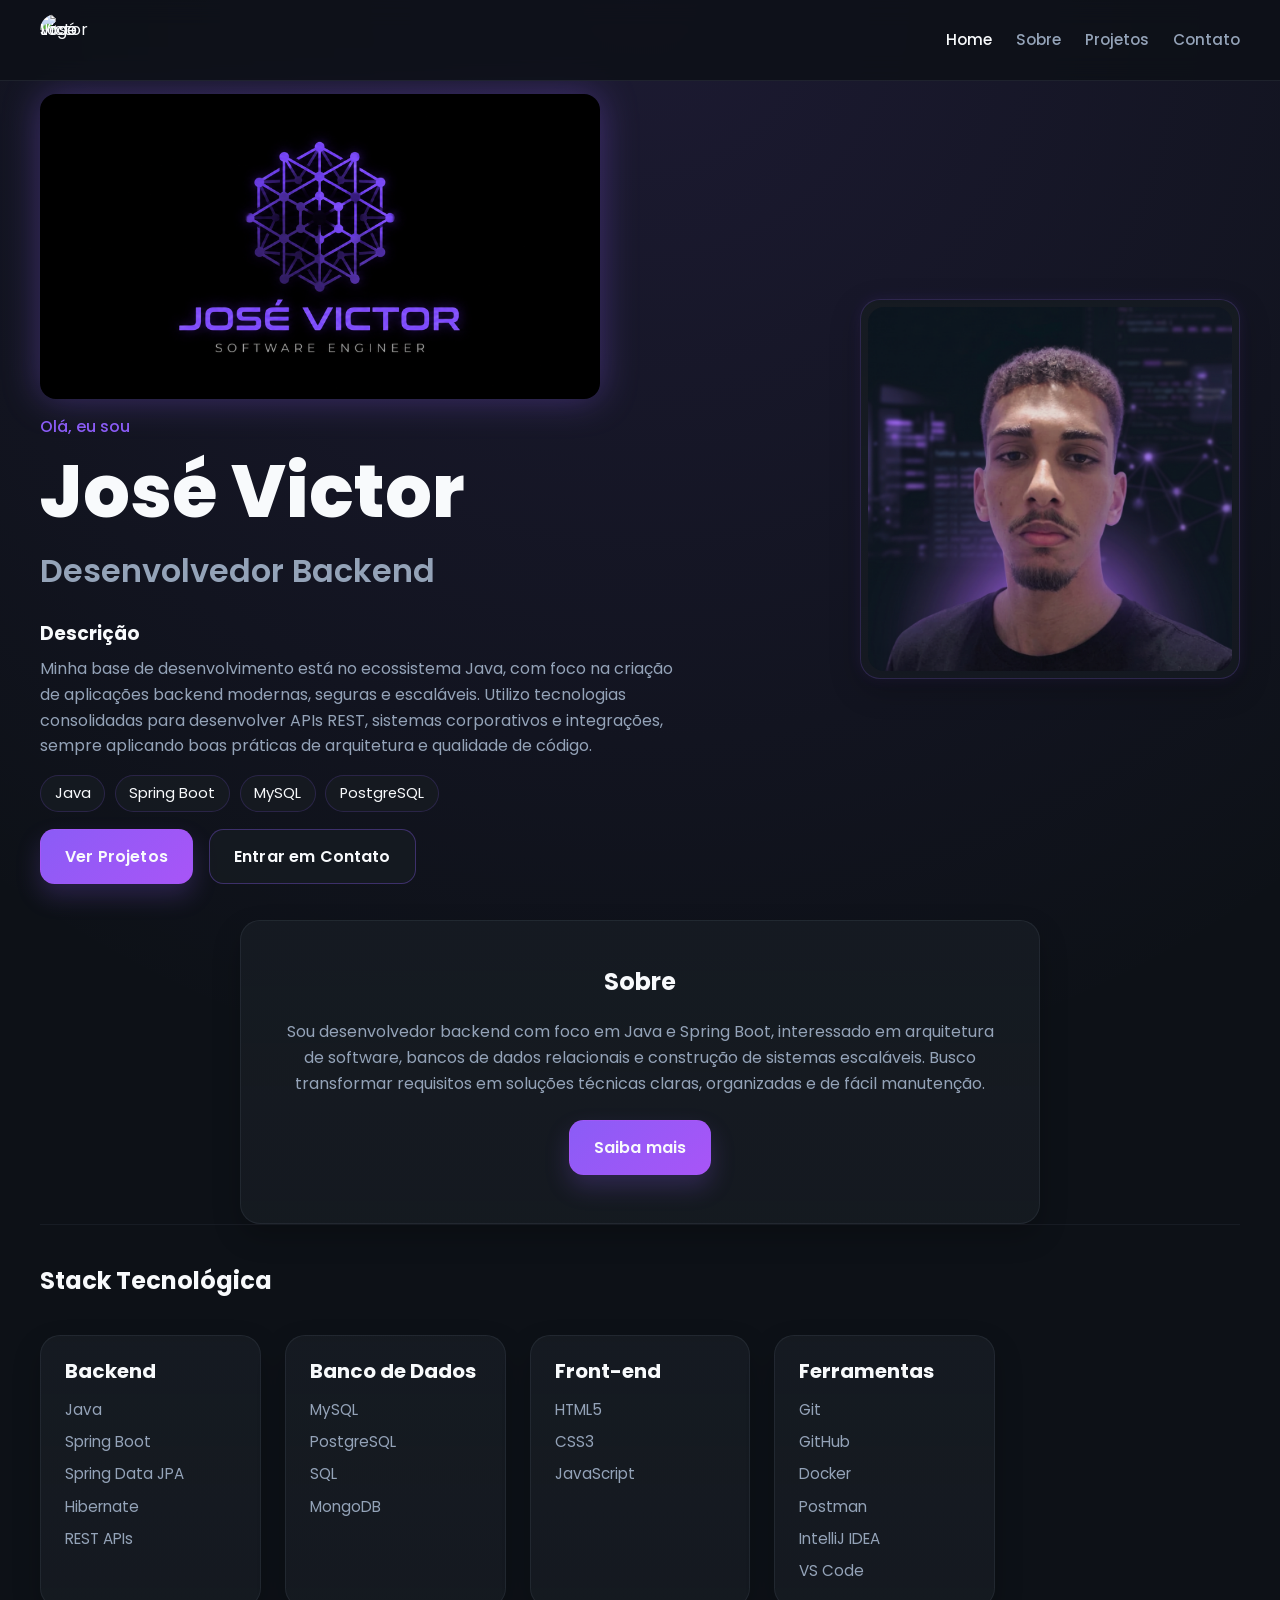
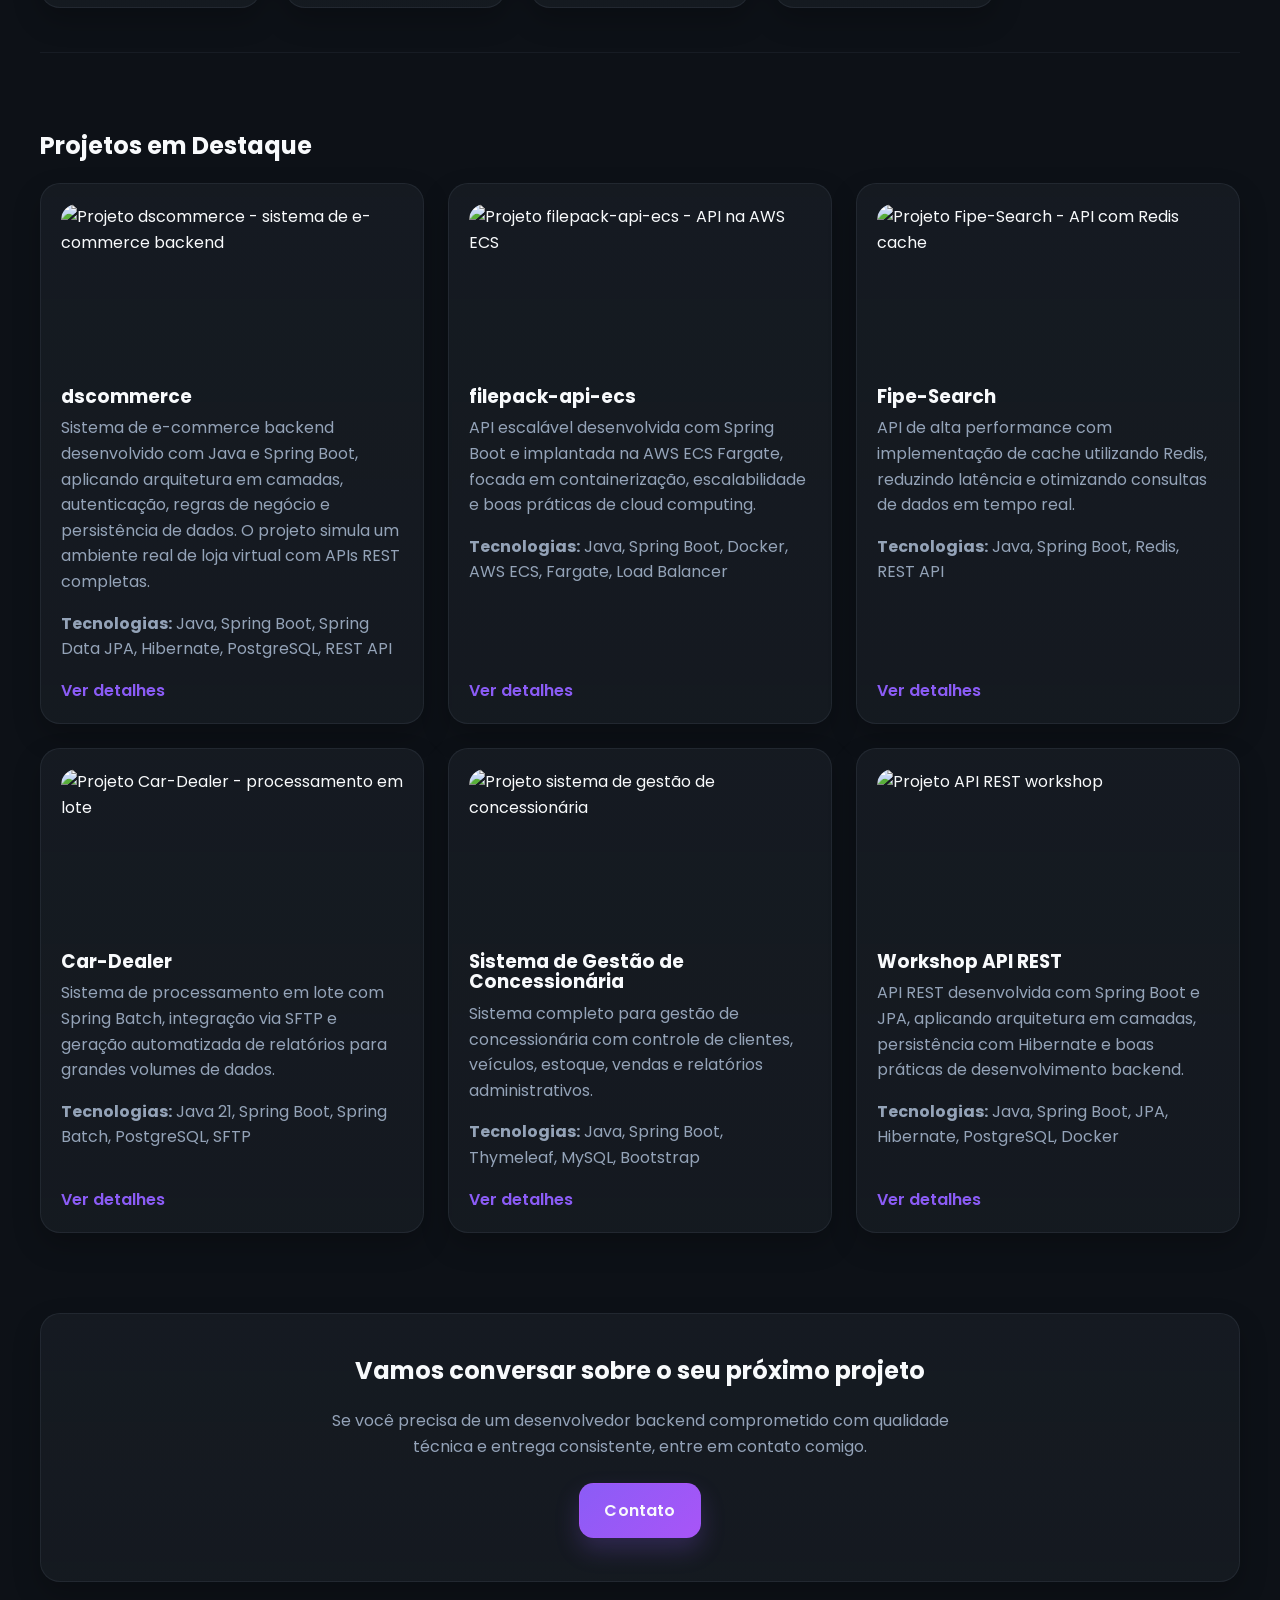
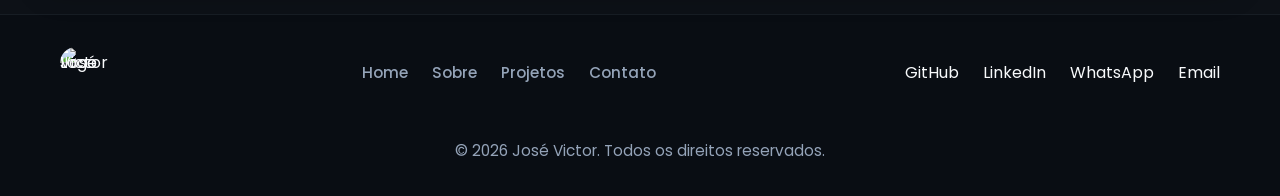
==== commit 108fca6d: "fix(form): sincronizar IDs de inputs com script de validação e testes" ====
--- a/index.html
+++ b/index.html
@@ -115,8 +115,6 @@
 					<li>HTML5</li>
 					<li>CSS3</li>
 					<li>JavaScript</li>
-					<li>TypeScript</li>
-					<li>React</li>
 				</ul>
 			</article>
 
